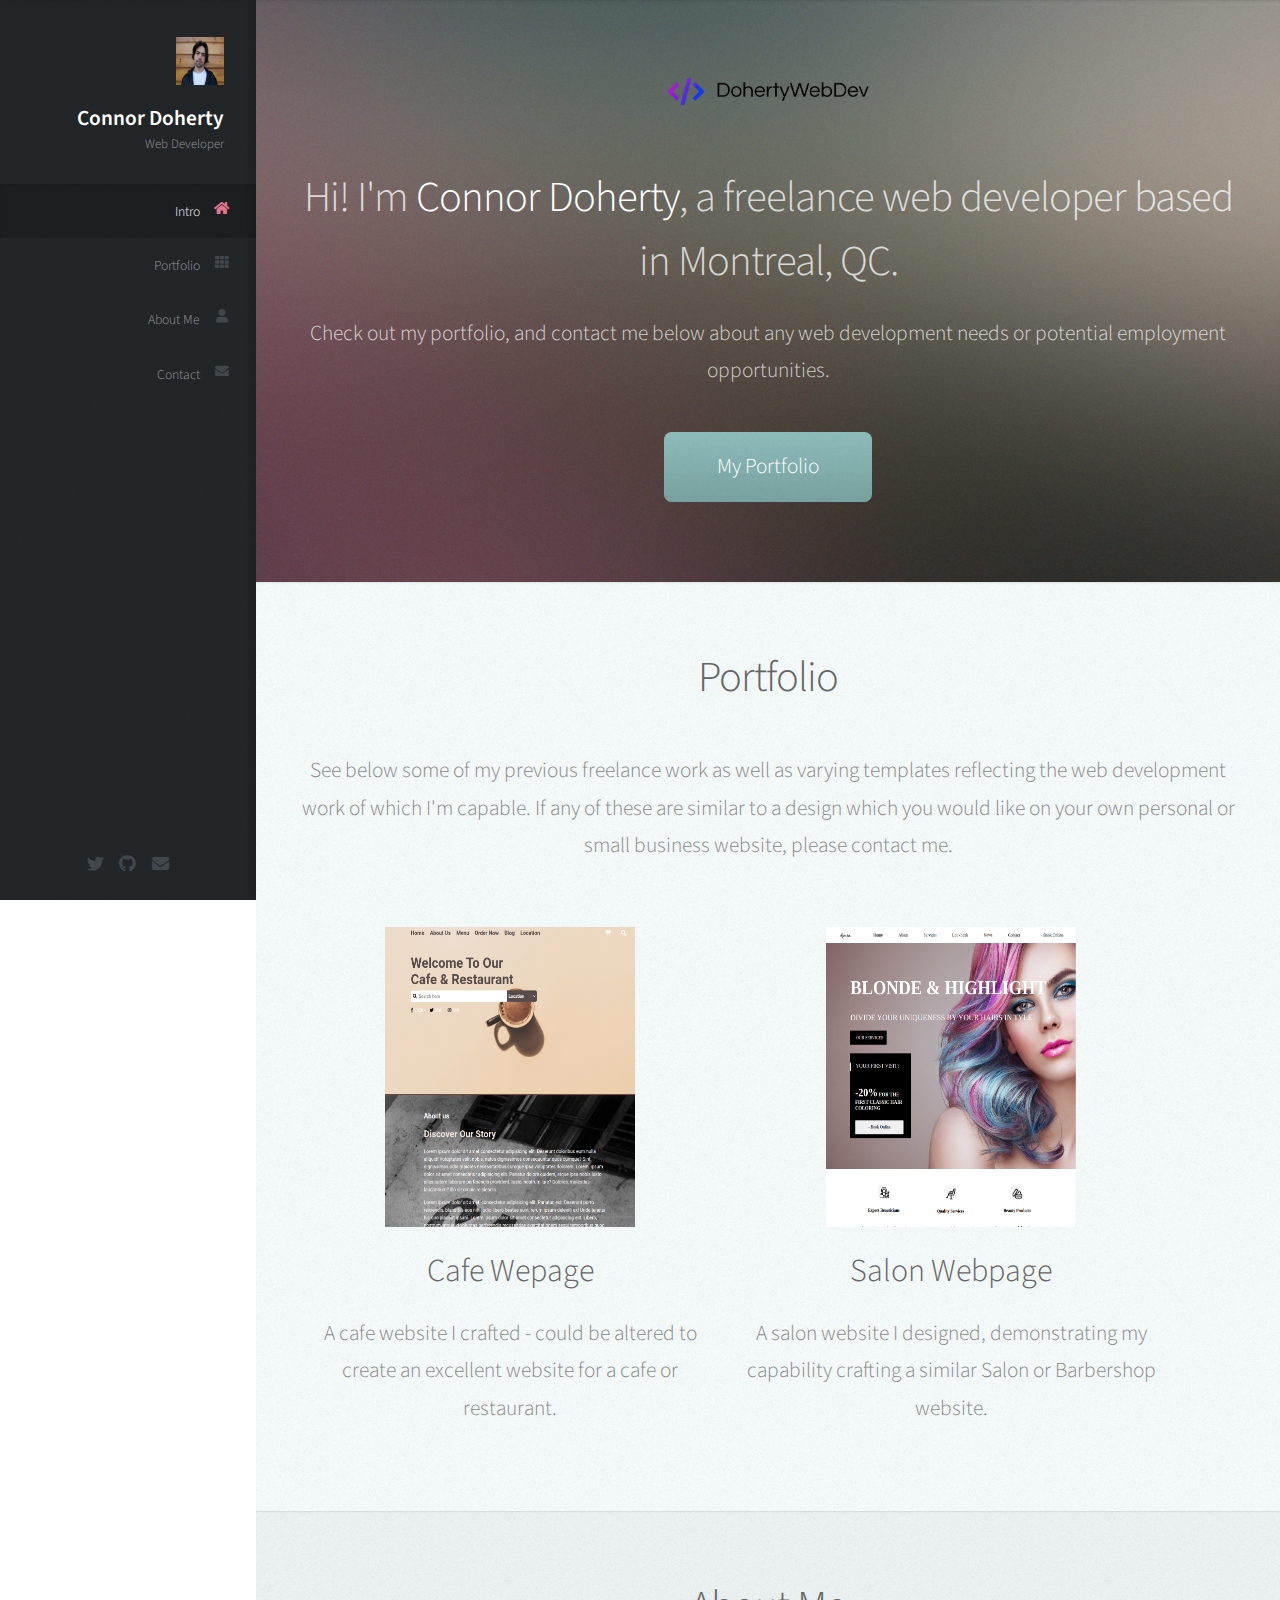
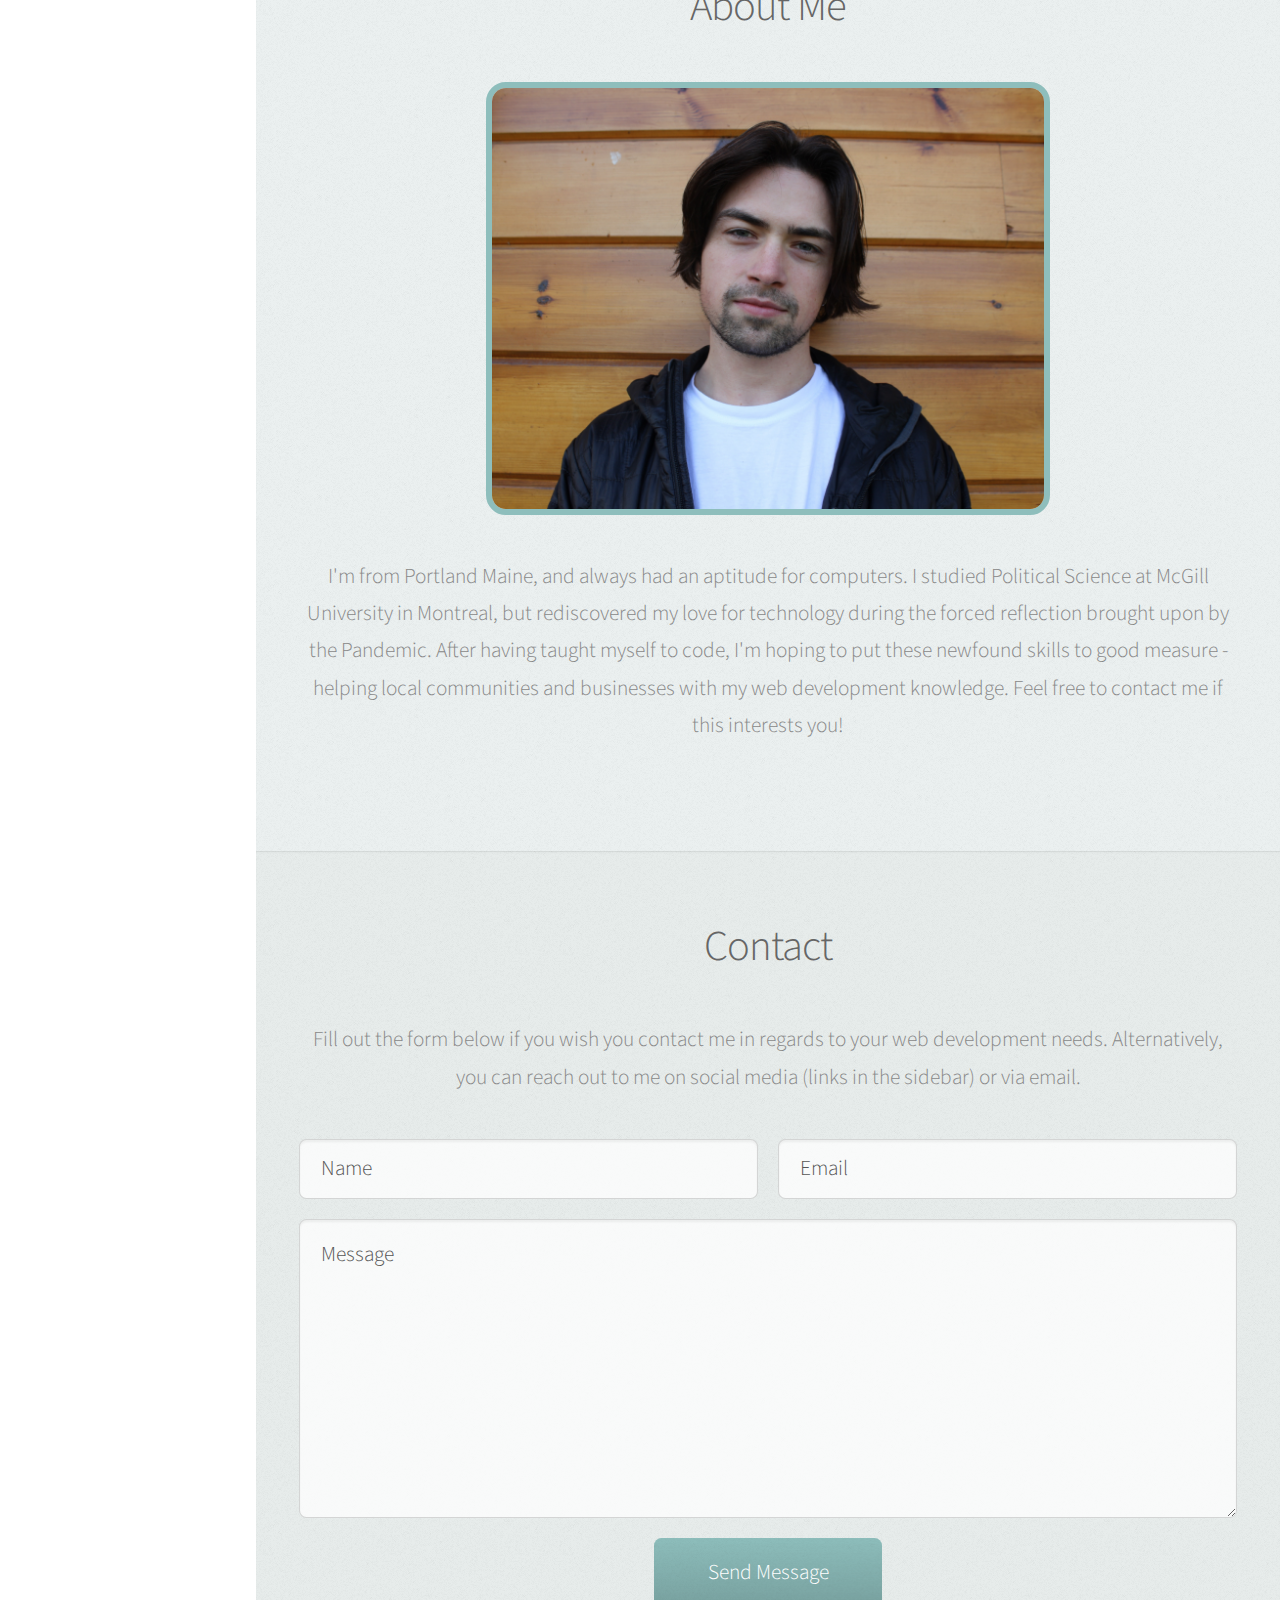
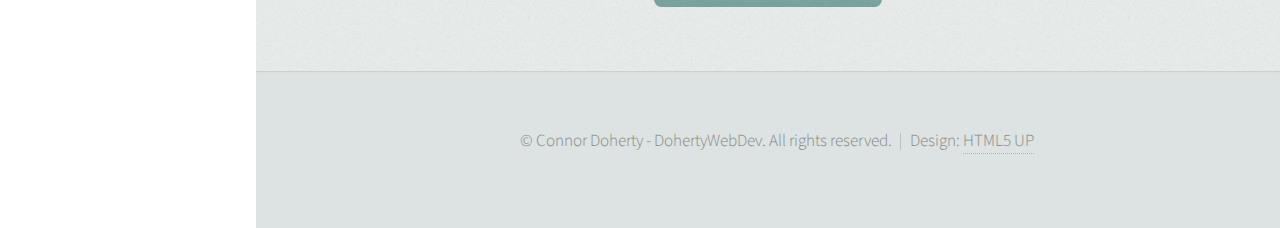
==== html5up-prologue/index.html @ baea4a2e "my portfolio" ====
<!DOCTYPE HTML>
<!--
	Prologue by HTML5 UP
	html5up.net | @ajlkn
	Free for personal and commercial use under the CCA 3.0 license (html5up.net/license)
-->
<html>
	<head>
		<title>Doherty Web Dev</title>
		<meta charset="utf-8" />
		<meta name="viewport" content="width=device-width, initial-scale=1, user-scalable=no" />
		<link rel="stylesheet" href="assets/css/main.css" />
	</head>
	<body class="is-preload">

		<!-- Header -->
			<div id="header">

				<div class="top">

					<!-- Logo -->
						<div id="logo">
							<span class="image avatar48"><img src="linkedinphoto/IMG_2018.JPG" alt="Me!"></span>
							<h1 id="title">Connor Doherty</h1>
							<p>Web Developer</p>
						</div>

					<!-- Nav -->
						<nav id="nav">
							<ul>
								<li><a href="#top" id="top-link"><span class="icon solid fa-home">Intro</span></a></li>
								<li><a href="#portfolio" id="portfolio-link"><span class="icon solid fa-th">Portfolio</span></a></li>
								<li><a href="#about" id="about-link"><span class="icon solid fa-user">About Me</span></a></li>
								<li><a href="#contact" id="contact-link"><span class="icon solid fa-envelope">Contact</span></a></li>
							</ul>
						</nav>

				</div>

				<div class="bottom">

					<!-- Social Icons -->
						<ul class="icons">
							<li><a href="https://twitter.com/ConnorDaDev" class="icon brands fa-twitter"><span class="label">Twitter</span></a></li>
							<li>
							<li><a href="https://github.com/dohboy97" class="icon brands fa-github"><span class="label">Github</span></a></li>
							<li><a href="mailto: connor.doherty97@gmail.com" class="icon solid fa-envelope"><span class="label">Email</span></a></li>
						</ul>

				</div>

			</div>

		<!-- Main -->
			<div id="main">

				<!-- Intro -->
					<section id="top" class="one dark cover">
						<div class="container">
							<img src = "images/cover.png">
							<header>
								<h2 class="alt">Hi! I'm <strong>Connor Doherty</strong>, a freelance web developer based in Montreal, QC.</h2>
								<p>Check out my portfolio, and contact me below about any web development needs or potential employment opportunities.</p>
							</header>

							<footer>
								<a href="#portfolio" class="button scrolly">My Portfolio</a>
							</footer>

						</div>
					</section>

				<!-- Portfolio -->
					<section id="portfolio" class="two">
						<div class="container">

							<header>
								<h2>Portfolio</h2>
							</header>

							<p>See below some of my previous freelance work as well as varying templates reflecting the web development work of which I'm capable. If any of these are similar to a design which you would like on your own personal or small business website, please contact me.</p>

							<div class="projects">
							
								<a href = "portfolio_examples/cuisine/index.html"><div class = "cafePreview">
									<img src = "portfolio_examples/cafePreview.png">
									<h3>Cafe Wepage</h3>
									<p>A cafe website I crafted - could be altered to create an excellent website for a cafe or restaurant.</p>
								</div>
								</a>

								<a href = "portfolio_examples/salon/index.html">
								<div class = "salonPreview">
									<img src = "portfolio_examples/salonPreview.png">
									<h3>Salon Webpage</h3>
									<p>A salon website I designed, demonstrating my capability crafting a similar Salon or Barbershop website.</p>
								</div>
								</a>

								<div class = "downeast">

								</div>
									
						</div>
					</section>

				<!-- About Me -->
					<section id="about" class="three">
						<div class="container">

							<header>
								<h2 class = 'test'>About Me</h2>
							</header>

							
							<div class='img_container'>
							<a href="#" class="image featured"><img src="linkedinphoto/IMG_2018.JPG" alt="a photo of me!" /></a>
								</div>


							<p>I'm from Portland Maine, and always had an aptitude for computers. I studied Political Science at McGill University in Montreal, but rediscovered my love for technology during the forced reflection brought upon by the Pandemic.

								After having taught myself to code, I'm hoping to put these newfound skills to good measure - helping local communities and businesses with my web development knowledge. Feel free to contact me if this interests you!
							</p>

						</div>
					</section>

				<!-- Contact -->
					<section id="contact" class="four">
						<div class="container">

							<header>
								<h2>Contact</h2>
							</header>

							<p>Fill out the form below if you wish you contact me in regards to your web development needs. Alternatively, you can reach out to me on social media (links in the sidebar) or via email.</p>

							<form method="post" action="#">
								<div class="row">
									<div class="col-6 col-12-mobile"><input type="text" name="name" placeholder="Name" /></div>
									<div class="col-6 col-12-mobile"><input type="text" name="email" placeholder="Email" /></div>
									<div class="col-12">
										<textarea name="message" placeholder="Message"></textarea>
									</div>
									<div class="col-12">
										<input type="submit" value="Send Message" />
									</div>
								</div>
							</form>

						</div>
					</section>

			</div>

		<!-- Footer -->
			<div id="footer">

				<!-- Copyright -->
					<ul class="copyright">
						<li>&copy; Connor Doherty - DohertyWebDev. All rights reserved.</li><li>Design: <a href="http://html5up.net">HTML5 UP</a></li>
					</ul>

			</div>

		<!-- Scripts -->
			<script src="assets/js/jquery.min.js"></script>
			<script src="assets/js/jquery.scrolly.min.js"></script>
			<script src="assets/js/jquery.scrollex.min.js"></script>
			<script src="assets/js/browser.min.js"></script>
			<script src="assets/js/breakpoints.min.js"></script>
			<script src="assets/js/util.js"></script>
			<script src="assets/js/main.js"></script>

	</body>
</html>
---- html5up-prologue/assets/css/main.css ----
@import url("fontawesome-all.min.css");
@import url("https://fonts.googleapis.com/css?family=Source+Sans+Pro:300,300italic,400,600");

/*
	Prologue by HTML5 UP
	html5up.net | @ajlkn
	Free for personal and commercial use under the CCA 3.0 license (html5up.net/license)
*/

html, body, div, span, applet, object,
iframe, h1, h2, h3, h4, h5, h6, p, blockquote,
pre, a, abbr, acronym, address, big, cite,
code, del, dfn, em, img, ins, kbd, q, s, samp,
small, strike, strong, sub, sup, tt, var, b,
u, i, center, dl, dt, dd, ol, ul, li, fieldset,
form, label, legend, table, caption, tbody,
tfoot, thead, tr, th, td, article, aside,
canvas, details, embed, figure, figcaption,
footer, header, hgroup, menu, nav, output, ruby,
section, summary, time, mark, audio, video {
	margin: 0;
	padding: 0;
	border: 0;
	font-size: 100%;
	font: inherit;
	vertical-align: baseline;}

article, aside, details, figcaption, figure,
footer, header, hgroup, menu, nav, section {
	display: block;}

body {
	line-height: 1;
}

ol, ul {
	list-style: none;
}

blockquote, q {
	quotes: none;
}

	blockquote:before, blockquote:after, q:before, q:after {
		content: '';
		content: none;
	}

table {
	border-collapse: collapse;
	border-spacing: 0;
}

body {
	-webkit-text-size-adjust: none;
}

mark {
	background-color: transparent;
	color: inherit;
}

input::-moz-focus-inner {
	border: 0;
	padding: 0;
}

input, select, textarea {
	-moz-appearance: none;
	-webkit-appearance: none;
	-ms-appearance: none;
	appearance: none;
}

/* Basic */

	html {
		box-sizing: border-box;
	}

	*, *:before, *:after {
		box-sizing: inherit;
	}

	body {
		background: #fff;
		font-family: 'Source Sans Pro', sans-serif;
		font-size: 19pt;
		font-weight: 300;
		line-height: 1.75em;
		color: #888;
	}

		body.is-preload *, body.is-preload *:before, body.is-preload *:after {
			-moz-animation: none !important;
			-webkit-animation: none !important;
			-ms-animation: none !important;
			animation: none !important;
			-moz-transition: none !important;
			-webkit-transition: none !important;
			-ms-transition: none !important;
			transition: none !important;
		}

	input, textarea, select {
		font-family: 'Source Sans Pro', sans-serif;
		font-size: 19pt;
		font-weight: 300;
		line-height: 1.75em;
		color: #888;
	}

	h1, h2, h3, h4, h5, h6 {
		font-weight: 300;
		color: #666;
		line-height: 1.5em;
	}

	h1 a, h2 a, h3 a, h4 a, h5 a, h6 a {
		color: inherit;
		text-decoration: none;
	}

		h1 a strong, h2 a strong, h3 a strong, h4 a strong, h5 a strong, h6 a strong {
			color: #333;
		}

	h2 {
		font-size: 2em;
		letter-spacing: -1px;
	}

		h2.alt {
			color: #888;
		}

			h2.alt strong {
				color: #666;
			}

	h3 {
		font-size: 1.5em;
	}

	header {
		margin: 0 0 2em 0;
	}

		header > p {
			margin: 1em 0 0 0;
		}

	footer {
		margin: 2em 0 0 0;
	}

	strong, b {
		font-weight: 300;
		color: #666;
	}

	em, i {
		font-style: italic;
	}

	a {
		text-decoration: none;
		color: inherit;
		border-bottom: dotted 1px rgba(128, 128, 128, 0.5);
		-moz-transition: color 0.35s ease-in-out, border-bottom-color 0.35s ease-in-out;
		-webkit-transition: color 0.35s ease-in-out, border-bottom-color 0.35s ease-in-out;
		-ms-transition: color 0.35s ease-in-out, border-bottom-color 0.35s ease-in-out;
		transition: color 0.35s ease-in-out, border-bottom-color 0.35s ease-in-out;
		outline: 0;
	}

		a:hover {
			color: #E27689;
			border-bottom-color: rgba(255, 255, 255, 0);
		}

	sub {
		position: relative;
		top: 0.5em;
		font-size: 0.8em;
	}

	sup {
		position: relative;
		top: -0.5em;
		font-size: 0.8em;
	}

	hr {
		border: 0;
		border-top: solid 1px #ddd;
	}

	blockquote {
		border-left: solid 0.5em #ddd;
		padding: 1em 0 1em 2em;
		font-style: italic;
	}

	p, ul, ol, dl, table {
		margin-bottom: 2em;
	}

	br.clear {
		clear: both;
	}

/* Container */

	.container {
		margin: 0 auto;
		max-width: 100%;
		width: 1400px;
	}

		@media screen and (min-width: 961px) and (max-width: 1880px) {

			.container {
				width: 1200px;
			}

		}

		@media screen and (min-width: 961px) and (max-width: 1620px) {

			.container {
				width: 960px;
			}

		}

		@media screen and (min-width: 961px) and (max-width: 1320px) {

			.container {
				width: 100%;
			}

		}

		@media screen and (max-width: 960px) {

			.container {
				width: 100%;
			}

		}

		@media screen and (max-width: 736px) {

			.container {
				width: 100%;
			}

		}

/* Row */

	.row {
		display: flex;
		flex-wrap: wrap;
		box-sizing: border-box;
		align-items: stretch;
	}

		.row > * {
			box-sizing: border-box;
		}

		.row.gtr-uniform > * > :last-child {
			margin-bottom: 0;
		}

		.row.aln-left {
			justify-content: flex-start;
		}

		.row.aln-center {
			justify-content: center;
		}

		.row.aln-right {
			justify-content: flex-end;
		}

		.row.aln-top {
			align-items: flex-start;
		}

		.row.aln-middle {
			align-items: center;
		}

		.row.aln-bottom {
			align-items: flex-end;
		}

		.row > .imp {
			order: -1;
		}

		.row > .col-1 {
			width: 8.33333%;
		}

		.row > .off-1 {
			margin-left: 8.33333%;
		}

		.row > .col-2 {
			width: 16.66667%;
		}

		.row > .off-2 {
			margin-left: 16.66667%;
		}

		.row > .col-3 {
			width: 25%;
		}

		.row > .off-3 {
			margin-left: 25%;
		}

		.row > .col-4 {
			width: 33.33333%;
		}

		.row > .off-4 {
			margin-left: 33.33333%;
		}

		.row > .col-5 {
			width: 41.66667%;
		}

		.row > .off-5 {
			margin-left: 41.66667%;
		}

		.row > .col-6 {
			width: 50%;
		}

		.row > .off-6 {
			margin-left: 50%;
		}

		.row > .col-7 {
			width: 58.33333%;
		}

		.row > .off-7 {
			margin-left: 58.33333%;
		}

		.row > .col-8 {
			width: 66.66667%;
		}

		.row > .off-8 {
			margin-left: 66.66667%;
		}

		.row > .col-9 {
			width: 75%;
		}

		.row > .off-9 {
			margin-left: 75%;
		}

		.row > .col-10 {
			width: 83.33333%;
		}

		.row > .off-10 {
			margin-left: 83.33333%;
		}

		.row > .col-11 {
			width: 91.66667%;
		}

		.row > .off-11 {
			margin-left: 91.66667%;
		}

		.row > .col-12 {
			width: 100%;
		}

		.row > .off-12 {
			margin-left: 100%;
		}

		.row.gtr-0 {
			margin-top: 0px;
			margin-left: 0px;
		}

			.row.gtr-0 > * {
				padding: 0px 0 0 0px;
			}

			.row.gtr-0.gtr-uniform {
				margin-top: 0px;
			}

				.row.gtr-0.gtr-uniform > * {
					padding-top: 0px;
				}

		.row.gtr-25 {
			margin-top: -10px;
			margin-left: -10px;
		}

			.row.gtr-25 > * {
				padding: 10px 0 0 10px;
			}

			.row.gtr-25.gtr-uniform {
				margin-top: -10px;
			}

				.row.gtr-25.gtr-uniform > * {
					padding-top: 10px;
				}

		.row.gtr-50 {
			margin-top: -20px;
			margin-left: -20px;
		}

			.row.gtr-50 > * {
				padding: 20px 0 0 20px;
			}

			.row.gtr-50.gtr-uniform {
				margin-top: -20px;
			}

				.row.gtr-50.gtr-uniform > * {
					padding-top: 20px;
				}

		.row {
			margin-top: -40px;
			margin-left: -40px;
		}

			.row > * {
				padding: 40px 0 0 40px;
			}

			.row.gtr-uniform {
				margin-top: -40px;
			}

				.row.gtr-uniform > * {
					padding-top: 40px;
				}

		.row.gtr-150 {
			margin-top: -60px;
			margin-left: -60px;
		}

			.row.gtr-150 > * {
				padding: 60px 0 0 60px;
			}

			.row.gtr-150.gtr-uniform {
				margin-top: -60px;
			}

				.row.gtr-150.gtr-uniform > * {
					padding-top: 60px;
				}

		.row.gtr-200 {
			margin-top: -80px;
			margin-left: -80px;
		}

			.row.gtr-200 > * {
				padding: 80px 0 0 80px;
			}

			.row.gtr-200.gtr-uniform {
				margin-top: -80px;
			}

				.row.gtr-200.gtr-uniform > * {
					padding-top: 80px;
				}

		@media screen and (min-width: 961px) and (max-width: 1880px) {

			.row {
				display: flex;
				flex-wrap: wrap;
				box-sizing: border-box;
				align-items: stretch;
			}

				.row > * {
					box-sizing: border-box;
				}

				.row.gtr-uniform > * > :last-child {
					margin-bottom: 0;
				}

				.row.aln-left {
					justify-content: flex-start;
				}

				.row.aln-center {
					justify-content: center;
				}

				.row.aln-right {
					justify-content: flex-end;
				}

				.row.aln-top {
					align-items: flex-start;
				}

				.row.aln-middle {
					align-items: center;
				}

				.row.aln-bottom {
					align-items: flex-end;
				}

				.row > .imp-wide {
					order: -1;
				}

				.row > .col-1-wide {
					width: 8.33333%;
				}

				.row > .off-1-wide {
					margin-left: 8.33333%;
				}

				.row > .col-2-wide {
					width: 16.66667%;
				}

				.row > .off-2-wide {
					margin-left: 16.66667%;
				}

				.row > .col-3-wide {
					width: 25%;
				}

				.row > .off-3-wide {
					margin-left: 25%;
				}

				.row > .col-4-wide {
					width: 33.33333%;
				}

				.row > .off-4-wide {
					margin-left: 33.33333%;
				}

				.row > .col-5-wide {
					width: 41.66667%;
				}

				.row > .off-5-wide {
					margin-left: 41.66667%;
				}

				.row > .col-6-wide {
					width: 50%;
				}

				.row > .off-6-wide {
					margin-left: 50%;
				}

				.row > .col-7-wide {
					width: 58.33333%;
				}

				.row > .off-7-wide {
					margin-left: 58.33333%;
				}

				.row > .col-8-wide {
					width: 66.66667%;
				}

				.row > .off-8-wide {
					margin-left: 66.66667%;
				}

				.row > .col-9-wide {
					width: 75%;
				}

				.row > .off-9-wide {
					margin-left: 75%;
				}

				.row > .col-10-wide {
					width: 83.33333%;
				}

				.row > .off-10-wide {
					margin-left: 83.33333%;
				}

				.row > .col-11-wide {
					width: 91.66667%;
				}

				.row > .off-11-wide {
					margin-left: 91.66667%;
				}

				.row > .col-12-wide {
					width: 100%;
				}

				.row > .off-12-wide {
					margin-left: 100%;
				}

				.row.gtr-0 {
					margin-top: 0px;
					margin-left: 0px;
				}

					.row.gtr-0 > * {
						padding: 0px 0 0 0px;
					}

					.row.gtr-0.gtr-uniform {
						margin-top: 0px;
					}

						.row.gtr-0.gtr-uniform > * {
							padding-top: 0px;
						}

				.row.gtr-25 {
					margin-top: -10px;
					margin-left: -10px;
				}

					.row.gtr-25 > * {
						padding: 10px 0 0 10px;
					}

					.row.gtr-25.gtr-uniform {
						margin-top: -10px;
					}

						.row.gtr-25.gtr-uniform > * {
							padding-top: 10px;
						}

				.row.gtr-50 {
					margin-top: -20px;
					margin-left: -20px;
				}

					.row.gtr-50 > * {
						padding: 20px 0 0 20px;
					}

					.row.gtr-50.gtr-uniform {
						margin-top: -20px;
					}

						.row.gtr-50.gtr-uniform > * {
							padding-top: 20px;
						}

				.row {
					margin-top: -40px;
					margin-left: -40px;
				}

					.row > * {
						padding: 40px 0 0 40px;
					}

					.row.gtr-uniform {
						margin-top: -40px;
					}

						.row.gtr-uniform > * {
							padding-top: 40px;
						}

				.row.gtr-150 {
					margin-top: -60px;
					margin-left: -60px;
				}

					.row.gtr-150 > * {
						padding: 60px 0 0 60px;
					}

					.row.gtr-150.gtr-uniform {
						margin-top: -60px;
					}

						.row.gtr-150.gtr-uniform > * {
							padding-top: 60px;
						}

				.row.gtr-200 {
					margin-top: -80px;
					margin-left: -80px;
				}

					.row.gtr-200 > * {
						padding: 80px 0 0 80px;
					}

					.row.gtr-200.gtr-uniform {
						margin-top: -80px;
					}

						.row.gtr-200.gtr-uniform > * {
							padding-top: 80px;
						}

		}

		@media screen and (min-width: 961px) and (max-width: 1620px) {

			.row {
				display: flex;
				flex-wrap: wrap;
				box-sizing: border-box;
				align-items: stretch;
			}

				.row > * {
					box-sizing: border-box;
				}

				.row.gtr-uniform > * > :last-child {
					margin-bottom: 0;
				}

				.row.aln-left {
					justify-content: flex-start;
				}

				.row.aln-center {
					justify-content: center;
				}

				.row.aln-right {
					justify-content: flex-end;
				}

				.row.aln-top {
					align-items: flex-start;
				}

				.row.aln-middle {
					align-items: center;
				}

				.row.aln-bottom {
					align-items: flex-end;
				}

				.row > .imp-normal {
					order: -1;
				}

				.row > .col-1-normal {
					width: 8.33333%;
				}

				.row > .off-1-normal {
					margin-left: 8.33333%;
				}

				.row > .col-2-normal {
					width: 16.66667%;
				}

				.row > .off-2-normal {
					margin-left: 16.66667%;
				}

				.row > .col-3-normal {
					width: 25%;
				}

				.row > .off-3-normal {
					margin-left: 25%;
				}

				.row > .col-4-normal {
					width: 33.33333%;
				}

				.row > .off-4-normal {
					margin-left: 33.33333%;
				}

				.row > .col-5-normal {
					width: 41.66667%;
				}

				.row > .off-5-normal {
					margin-left: 41.66667%;
				}

				.row > .col-6-normal {
					width: 50%;
				}

				.row > .off-6-normal {
					margin-left: 50%;
				}

				.row > .col-7-normal {
					width: 58.33333%;
				}

				.row > .off-7-normal {
					margin-left: 58.33333%;
				}

				.row > .col-8-normal {
					width: 66.66667%;
				}

				.row > .off-8-normal {
					margin-left: 66.66667%;
				}

				.row > .col-9-normal {
					width: 75%;
				}

				.row > .off-9-normal {
					margin-left: 75%;
				}

				.row > .col-10-normal {
					width: 83.33333%;
				}

				.row > .off-10-normal {
					margin-left: 83.33333%;
				}

				.row > .col-11-normal {
					width: 91.66667%;
				}

				.row > .off-11-normal {
					margin-left: 91.66667%;
				}

				.row > .col-12-normal {
					width: 100%;
				}

				.row > .off-12-normal {
					margin-left: 100%;
				}

				.row.gtr-0 {
					margin-top: 0px;
					margin-left: 0px;
				}

					.row.gtr-0 > * {
						padding: 0px 0 0 0px;
					}

					.row.gtr-0.gtr-uniform {
						margin-top: 0px;
					}

						.row.gtr-0.gtr-uniform > * {
							padding-top: 0px;
						}

				.row.gtr-25 {
					margin-top: -10px;
					margin-left: -10px;
				}

					.row.gtr-25 > * {
						padding: 10px 0 0 10px;
					}

					.row.gtr-25.gtr-uniform {
						margin-top: -10px;
					}

						.row.gtr-25.gtr-uniform > * {
							padding-top: 10px;
						}

				.row.gtr-50 {
					margin-top: -20px;
					margin-left: -20px;
				}

					.row.gtr-50 > * {
						padding: 20px 0 0 20px;
					}

					.row.gtr-50.gtr-uniform {
						margin-top: -20px;
					}

						.row.gtr-50.gtr-uniform > * {
							padding-top: 20px;
						}

				.row {
					margin-top: -40px;
					margin-left: -40px;
				}

					.row > * {
						padding: 40px 0 0 40px;
					}

					.row.gtr-uniform {
						margin-top: -40px;
					}

						.row.gtr-uniform > * {
							padding-top: 40px;
						}

				.row.gtr-150 {
					margin-top: -60px;
					margin-left: -60px;
				}

					.row.gtr-150 > * {
						padding: 60px 0 0 60px;
					}

					.row.gtr-150.gtr-uniform {
						margin-top: -60px;
					}

						.row.gtr-150.gtr-uniform > * {
							padding-top: 60px;
						}

				.row.gtr-200 {
					margin-top: -80px;
					margin-left: -80px;
				}

					.row.gtr-200 > * {
						padding: 80px 0 0 80px;
					}

					.row.gtr-200.gtr-uniform {
						margin-top: -80px;
					}

						.row.gtr-200.gtr-uniform > * {
							padding-top: 80px;
						}

		}

		@media screen and (min-width: 961px) and (max-width: 1320px) {

			.row {
				display: flex;
				flex-wrap: wrap;
				box-sizing: border-box;
				align-items: stretch;
			}

				.row > * {
					box-sizing: border-box;
				}

				.row.gtr-uniform > * > :last-child {
					margin-bottom: 0;
				}

				.row.aln-left {
					justify-content: flex-start;
				}

				.row.aln-center {
					justify-content: center;
				}

				.row.aln-right {
					justify-content: flex-end;
				}

				.row.aln-top {
					align-items: flex-start;
				}

				.row.aln-middle {
					align-items: center;
				}

				.row.aln-bottom {
					align-items: flex-end;
				}

				.row > .imp-narrow {
					order: -1;
				}

				.row > .col-1-narrow {
					width: 8.33333%;
				}

				.row > .off-1-narrow {
					margin-left: 8.33333%;
				}

				.row > .col-2-narrow {
					width: 16.66667%;
				}

				.row > .off-2-narrow {
					margin-left: 16.66667%;
				}

				.row > .col-3-narrow {
					width: 25%;
				}

				.row > .off-3-narrow {
					margin-left: 25%;
				}

				.row > .col-4-narrow {
					width: 33.33333%;
				}

				.row > .off-4-narrow {
					margin-left: 33.33333%;
				}

				.row > .col-5-narrow {
					width: 41.66667%;
				}

				.row > .off-5-narrow {
					margin-left: 41.66667%;
				}

				.row > .col-6-narrow {
					width: 50%;
				}

				.row > .off-6-narrow {
					margin-left: 50%;
				}

				.row > .col-7-narrow {
					width: 58.33333%;
				}

				.row > .off-7-narrow {
					margin-left: 58.33333%;
				}

				.row > .col-8-narrow {
					width: 66.66667%;
				}

				.row > .off-8-narrow {
					margin-left: 66.66667%;
				}

				.row > .col-9-narrow {
					width: 75%;
				}

				.row > .off-9-narrow {
					margin-left: 75%;
				}

				.row > .col-10-narrow {
					width: 83.33333%;
				}

				.row > .off-10-narrow {
					margin-left: 83.33333%;
				}

				.row > .col-11-narrow {
					width: 91.66667%;
				}

				.row > .off-11-narrow {
					margin-left: 91.66667%;
				}

				.row > .col-12-narrow {
					width: 100%;
				}

				.row > .off-12-narrow {
					margin-left: 100%;
				}

				.row.gtr-0 {
					margin-top: 0px;
					margin-left: 0px;
				}

					.row.gtr-0 > * {
						padding: 0px 0 0 0px;
					}

					.row.gtr-0.gtr-uniform {
						margin-top: 0px;
					}

						.row.gtr-0.gtr-uniform > * {
							padding-top: 0px;
						}

				.row.gtr-25 {
					margin-top: -5px;
					margin-left: -5px;
				}

					.row.gtr-25 > * {
						padding: 5px 0 0 5px;
					}

					.row.gtr-25.gtr-uniform {
						margin-top: -5px;
					}

						.row.gtr-25.gtr-uniform > * {
							padding-top: 5px;
						}

				.row.gtr-50 {
					margin-top: -10px;
					margin-left: -10px;
				}

					.row.gtr-50 > * {
						padding: 10px 0 0 10px;
					}

					.row.gtr-50.gtr-uniform {
						margin-top: -10px;
					}

						.row.gtr-50.gtr-uniform > * {
							padding-top: 10px;
						}

				.row {
					margin-top: -20px;
					margin-left: -20px;
				}

					.row > * {
						padding: 20px 0 0 20px;
					}

					.row.gtr-uniform {
						margin-top: -20px;
					}

						.row.gtr-uniform > * {
							padding-top: 20px;
						}

				.row.gtr-150 {
					margin-top: -30px;
					margin-left: -30px;
				}

					.row.gtr-150 > * {
						padding: 30px 0 0 30px;
					}

					.row.gtr-150.gtr-uniform {
						margin-top: -30px;
					}

						.row.gtr-150.gtr-uniform > * {
							padding-top: 30px;
						}

				.row.gtr-200 {
					margin-top: -40px;
					margin-left: -40px;
				}

					.row.gtr-200 > * {
						padding: 40px 0 0 40px;
					}

					.row.gtr-200.gtr-uniform {
						margin-top: -40px;
					}

						.row.gtr-200.gtr-uniform > * {
							padding-top: 40px;
						}

		}

		@media screen and (max-width: 960px) {

			.row {
				display: flex;
				flex-wrap: wrap;
				box-sizing: border-box;
				align-items: stretch;
			}

				.row > * {
					box-sizing: border-box;
				}

				.row.gtr-uniform > * > :last-child {
					margin-bottom: 0;
				}

				.row.aln-left {
					justify-content: flex-start;
				}

				.row.aln-center {
					justify-content: center;
				}

				.row.aln-right {
					justify-content: flex-end;
				}

				.row.aln-top {
					align-items: flex-start;
				}

				.row.aln-middle {
					align-items: center;
				}

				.row.aln-bottom {
					align-items: flex-end;
				}

				.row > .imp-narrower {
					order: -1;
				}

				.row > .col-1-narrower {
					width: 8.33333%;
				}

				.row > .off-1-narrower {
					margin-left: 8.33333%;
				}

				.row > .col-2-narrower {
					width: 16.66667%;
				}

				.row > .off-2-narrower {
					margin-left: 16.66667%;
				}

				.row > .col-3-narrower {
					width: 25%;
				}

				.row > .off-3-narrower {
					margin-left: 25%;
				}

				.row > .col-4-narrower {
					width: 33.33333%;
				}

				.row > .off-4-narrower {
					margin-left: 33.33333%;
				}

				.row > .col-5-narrower {
					width: 41.66667%;
				}

				.row > .off-5-narrower {
					margin-left: 41.66667%;
				}

				.row > .col-6-narrower {
					width: 50%;
				}

				.row > .off-6-narrower {
					margin-left: 50%;
				}

				.row > .col-7-narrower {
					width: 58.33333%;
				}

				.row > .off-7-narrower {
					margin-left: 58.33333%;
				}

				.row > .col-8-narrower {
					width: 66.66667%;
				}

				.row > .off-8-narrower {
					margin-left: 66.66667%;
				}

				.row > .col-9-narrower {
					width: 75%;
				}

				.row > .off-9-narrower {
					margin-left: 75%;
				}

				.row > .col-10-narrower {
					width: 83.33333%;
				}

				.row > .off-10-narrower {
					margin-left: 83.33333%;
				}

				.row > .col-11-narrower {
					width: 91.66667%;
				}

				.row > .off-11-narrower {
					margin-left: 91.66667%;
				}

				.row > .col-12-narrower {
					width: 100%;
				}

				.row > .off-12-narrower {
					margin-left: 100%;
				}

				.row.gtr-0 {
					margin-top: 0px;
					margin-left: 0px;
				}

					.row.gtr-0 > * {
						padding: 0px 0 0 0px;
					}

					.row.gtr-0.gtr-uniform {
						margin-top: 0px;
					}

						.row.gtr-0.gtr-uniform > * {
							padding-top: 0px;
						}

				.row.gtr-25 {
					margin-top: -5px;
					margin-left: -5px;
				}

					.row.gtr-25 > * {
						padding: 5px 0 0 5px;
					}

					.row.gtr-25.gtr-uniform {
						margin-top: -5px;
					}

						.row.gtr-25.gtr-uniform > * {
							padding-top: 5px;
						}

				.row.gtr-50 {
					margin-top: -10px;
					margin-left: -10px;
				}

					.row.gtr-50 > * {
						padding: 10px 0 0 10px;
					}

					.row.gtr-50.gtr-uniform {
						margin-top: -10px;
					}

						.row.gtr-50.gtr-uniform > * {
							padding-top: 10px;
						}

				.row {
					margin-top: -20px;
					margin-left: -20px;
				}

					.row > * {
						padding: 20px 0 0 20px;
					}

					.row.gtr-uniform {
						margin-top: -20px;
					}

						.row.gtr-uniform > * {
							padding-top: 20px;
						}

				.row.gtr-150 {
					margin-top: -30px;
					margin-left: -30px;
				}

					.row.gtr-150 > * {
						padding: 30px 0 0 30px;
					}

					.row.gtr-150.gtr-uniform {
						margin-top: -30px;
					}

						.row.gtr-150.gtr-uniform > * {
							padding-top: 30px;
						}

				.row.gtr-200 {
					margin-top: -40px;
					margin-left: -40px;
				}

					.row.gtr-200 > * {
						padding: 40px 0 0 40px;
					}

					.row.gtr-200.gtr-uniform {
						margin-top: -40px;
					}

						.row.gtr-200.gtr-uniform > * {
							padding-top: 40px;
						}

		}

		@media screen and (max-width: 736px) {

			.row {
				display: flex;
				flex-wrap: wrap;
				box-sizing: border-box;
				align-items: stretch;
			}

				.row > * {
					box-sizing: border-box;
				}

				.row.gtr-uniform > * > :last-child {
					margin-bottom: 0;
				}

				.row.aln-left {
					justify-content: flex-start;
				}

				.row.aln-center {
					justify-content: center;
				}

				.row.aln-right {
					justify-content: flex-end;
				}

				.row.aln-top {
					align-items: flex-start;
				}

				.row.aln-middle {
					align-items: center;
				}

				.row.aln-bottom {
					align-items: flex-end;
				}

				.row > .imp-mobile {
					order: -1;
				}

				.row > .col-1-mobile {
					width: 8.33333%;
				}

				.row > .off-1-mobile {
					margin-left: 8.33333%;
				}

				.row > .col-2-mobile {
					width: 16.66667%;
				}

				.row > .off-2-mobile {
					margin-left: 16.66667%;
				}

				.row > .col-3-mobile {
					width: 25%;
				}

				.row > .off-3-mobile {
					margin-left: 25%;
				}

				.row > .col-4-mobile {
					width: 33.33333%;
				}

				.row > .off-4-mobile {
					margin-left: 33.33333%;
				}

				.row > .col-5-mobile {
					width: 41.66667%;
				}

				.row > .off-5-mobile {
					margin-left: 41.66667%;
				}

				.row > .col-6-mobile {
					width: 50%;
				}

				.row > .off-6-mobile {
					margin-left: 50%;
				}

				.row > .col-7-mobile {
					width: 58.33333%;
				}

				.row > .off-7-mobile {
					margin-left: 58.33333%;
				}

				.row > .col-8-mobile {
					width: 66.66667%;
				}

				.row > .off-8-mobile {
					margin-left: 66.66667%;
				}

				.row > .col-9-mobile {
					width: 75%;
				}

				.row > .off-9-mobile {
					margin-left: 75%;
				}

				.row > .col-10-mobile {
					width: 83.33333%;
				}

				.row > .off-10-mobile {
					margin-left: 83.33333%;
				}

				.row > .col-11-mobile {
					width: 91.66667%;
				}

				.row > .off-11-mobile {
					margin-left: 91.66667%;
				}

				.row > .col-12-mobile {
					width: 100%;
				}

				.row > .off-12-mobile {
					margin-left: 100%;
				}

				.row.gtr-0 {
					margin-top: 0px;
					margin-left: 0px;
				}

					.row.gtr-0 > * {
						padding: 0px 0 0 0px;
					}

					.row.gtr-0.gtr-uniform {
						margin-top: 0px;
					}

						.row.gtr-0.gtr-uniform > * {
							padding-top: 0px;
						}

				.row.gtr-25 {
					margin-top: -5px;
					margin-left: -5px;
				}

					.row.gtr-25 > * {
						padding: 5px 0 0 5px;
					}

					.row.gtr-25.gtr-uniform {
						margin-top: -5px;
					}

						.row.gtr-25.gtr-uniform > * {
							padding-top: 5px;
						}

				.row.gtr-50 {
					margin-top: -10px;
					margin-left: -10px;
				}

					.row.gtr-50 > * {
						padding: 10px 0 0 10px;
					}

					.row.gtr-50.gtr-uniform {
						margin-top: -10px;
					}

						.row.gtr-50.gtr-uniform > * {
							padding-top: 10px;
						}

				.row {
					margin-top: -20px;
					margin-left: -20px;
				}

					.row > * {
						padding: 20px 0 0 20px;
					}

					.row.gtr-uniform {
						margin-top: -20px;
					}

						.row.gtr-uniform > * {
							padding-top: 20px;
						}

				.row.gtr-150 {
					margin-top: -30px;
					margin-left: -30px;
				}

					.row.gtr-150 > * {
						padding: 30px 0 0 30px;
					}

					.row.gtr-150.gtr-uniform {
						margin-top: -30px;
					}

						.row.gtr-150.gtr-uniform > * {
							padding-top: 30px;
						}

				.row.gtr-200 {
					margin-top: -40px;
					margin-left: -40px;
				}

					.row.gtr-200 > * {
						padding: 40px 0 0 40px;
					}

					.row.gtr-200.gtr-uniform {
						margin-top: -40px;
					}

						.row.gtr-200.gtr-uniform > * {
							padding-top: 40px;
						}

		}

/* Sections/Article */

	section, article {
		margin-bottom: 3em;
	}

		section > :last-child,
		section > .container, section:last-child, article > :last-child,
		article > .container, article:last-child {
			margin-bottom: 0;
		}

		.row > section, .row > article {
			margin-bottom: 0;
		}

/* Image */

	.image {
		display: inline-block;
		border: 0;
	}

		.image img {
			display: block;
			width: 100%;
		}

		.image.avatar48 {
			width: 48px;
			height: 48px;
			background: #f00;
		}

			.image.avatar48 img {
				width: 48px;
				height: 48px;
			}

		.image.fit {
			display: block;
			width: 100%;
		}

		.image.featured {
			display: block;
			width: 100%;
			margin: 0 0 2em 0;
		}

		.image.left {
			float: left;
			margin: 0 2em 2em 0;
		}

		.image.centered {
			display: block;
			margin: 0 0 2em 0;
		}

			.image.centered img {
				margin: 0 auto;
				width: auto;
			}

/* List */

	ul {
		list-style: disc;
		padding-left: 1em;
	}

		ul li {
			padding-left: 0.5em;
		}

	ol {
		list-style: decimal;
		padding-left: 1.25em;
	}

		ol li {
			padding-left: 0.25em;
		}

/* Icons */

	ul.icons {
		cursor: default;
		list-style: none;
		padding-left: 0;
	}

		ul.icons li {
			display: inline-block;
			padding-left: 0;
		}

		ul.icons a {
			display: inline-block;
			width: 2em;
			height: 2em;
			line-height: 2em;
			text-align: center;
			border: 0;
		}

/* Form */

	form label {
		display: block;
		text-align: left;
		margin-bottom: 0.5em;
	}

	form input[type="text"],
	form input[type="email"],
	form input[type="password"],
	form select,
	form textarea {
		position: relative;
		-webkit-appearance: none;
		display: block;
		border: 0;
		outline: 0;
		background: #fff;
		background: rgba(255, 255, 255, 0.75);
		width: 100%;
		border-radius: 0.35em;
		padding: 0.75em 1em 0.75em 1em;
		box-shadow: inset 0 0.1em 0.1em 0 rgba(0, 0, 0, 0.05);
		border: solid 1px rgba(0, 0, 0, 0.15);
		-moz-transition: all 0.35s ease-in-out;
		-webkit-transition: all 0.35s ease-in-out;
		-ms-transition: all 0.35s ease-in-out;
		transition: all 0.35s ease-in-out;
	}

		form input[type="text"]:focus,
		form input[type="email"]:focus,
		form input[type="password"]:focus,
		form select:focus,
		form textarea:focus {
			box-shadow: 0 0 2px 1px #8ebebc;
			background: #fff;
		}

	form input[type="text"],
	form input[type="email"],
	form input[type="password"],
	form select {
		line-height: 1.25em;
	}

	form textarea {
		min-height: 14em;
	}

	form ::-webkit-input-placeholder {
		color: #555 !important;
	}

	form :-moz-placeholder {
		color: #555 !important;
	}

	form ::-moz-placeholder {
		color: #555 !important;
	}

	form :-ms-input-placeholder {
		color: #555 !important;
	}

	form ::-moz-focus-inner {
		border: 0;
	}

/* Table */

	table {
		width: 100%;
		text-align: left;
	}

		table tbody tr:nth-child(2n+2) {
			background: #f4f4f4;
		}

		table td {
			padding: 0.5em 1em 0.5em 1em;
		}

		table th {
			text-align: left;
			padding: 0.5em 1em 0.5em 1em;
			color: #fff;
			background: #222729 url("images/overlay.png");
		}

		table thead {
			background: #444;
			color: #fff;
		}

		table tfoot {
			background: #eee;
		}

/* Button */

	input[type="button"],
	input[type="submit"],
	input[type="reset"],
	button,
	.button {
		position: relative;
		display: inline-block;
		border-radius: 0.35em;
		color: #fff !important;
		text-decoration: none;
		padding: 0.75em 2.5em 0.75em 2.5em;
		background-color: #8ebebc;
		border: 0;
		cursor: pointer;
		background-image: -moz-linear-gradient(top, rgba(0, 0, 0, 0), rgba(0, 0, 0, 0.15)), url("images/overlay.png");
		background-image: -webkit-linear-gradient(top, rgba(0, 0, 0, 0), rgba(0, 0, 0, 0.15)), url("images/overlay.png");
		background-image: -ms-linear-gradient(top, rgba(0, 0, 0, 0), rgba(0, 0, 0, 0.15)), url("images/overlay.png");
		background-image: linear-gradient(top, rgba(0, 0, 0, 0), rgba(0, 0, 0, 0.15)), url("images/overlay.png");
		-moz-transition: background-color 0.35s ease-in-out;
		-webkit-transition: background-color 0.35s ease-in-out;
		-ms-transition: background-color 0.35s ease-in-out;
		transition: background-color 0.35s ease-in-out;
	}

		input[type="button"]:hover,
		input[type="submit"]:hover,
		input[type="reset"]:hover,
		button:hover,
		.button:hover {
			background-color: #9ececc;
		}

		input[type="button"]:active,
		input[type="submit"]:active,
		input[type="reset"]:active,
		button:active,
		.button:active {
			background-color: #7eaeac;
		}

/* Item */

	.item {
		box-shadow: 0 0.05em 0.15em 0 rgba(0, 0, 0, 0.05);
		margin-bottom: 40px;
	}

		.item header {
			background: #fff;
			margin: 0;
			padding: 1em 0 1em 0;
			font-size: 0.8em;
		}

			.item header h3 {
				font-size: 1em;
			}

/* Icons */

	.icon {
		text-decoration: none;
		text-decoration: none;
	}

		.icon:before {
			-moz-osx-font-smoothing: grayscale;
			-webkit-font-smoothing: antialiased;
			display: inline-block;
			font-style: normal;
			font-variant: normal;
			text-rendering: auto;
			line-height: 1;
			text-transform: none !important;
			font-family: 'Font Awesome 5 Free';
			font-weight: 400;
		}

		.icon:before {
			line-height: inherit;
		}

		.icon > .label {
			display: none;
		}

		.icon.solid:before {
			font-weight: 900;
		}

		.icon.brands:before {
			font-family: 'Font Awesome 5 Brands';
		}

/* Header */

	#header {
		display: -moz-flex;
		display: -webkit-flex;
		display: -ms-flex;
		display: flex;
		-moz-flex-direction: column;
		-webkit-flex-direction: column;
		-ms-flex-direction: column;
		flex-direction: column;
		-moz-justify-content: space-between;
		-webkit-justify-content: space-between;
		-ms-justify-content: space-between;
		justify-content: space-between;
		background: #222629 url("images/overlay.png");
		box-shadow: inset -0.25em 0 0.25em 0 rgba(0, 0, 0, 0.1);
		color: #fff;
		height: 100%;
		left: 0;
		overflow-y: auto;
		position: fixed;
		text-align: right;
		top: 0;
		width: 375px;
	}

		#header .top {
			-moz-flex-grow: 1;
			-webkit-flex-grow: 1;
			-ms-flex-grow: 1;
			flex-grow: 1;
		}

		#header .bottom {
			-moz-flex-shrink: 0;
			-webkit-flex-shrink: 0;
			-ms-flex-shrink: 0;
			flex-shrink: 0;
			padding: 1.5em 0 0.75em 0;
		}

			#header .bottom > :last-child {
				margin-bottom: 0;
			}

		#header .icons {
			font-size: 0.8em;
			text-align: center;
		}

			#header .icons a {
				color: #41484c;
				-moz-transition: color 0.35s ease-in-out;
				-webkit-transition: color 0.35s ease-in-out;
				-ms-transition: color 0.35s ease-in-out;
				transition: color 0.35s ease-in-out;
			}

				#header .icons a:hover {
					color: #fff;
				}

	#logo {
		position: relative;
		margin: 1.75em 1.5em 1.5em 1.5em;
		min-height: 48px;
		cursor: default;
	}

		#logo h1 {
			position: relative;
			color: #fff;
			font-weight: 600;
			font-size: 1em;
			line-height: 1em;
		}

		#logo p {
			position: relative;
			display: block;
			font-size: 0.6em;
			color: rgba(255, 255, 255, 0.5);
			line-height: 1.25em;
			margin: 0.5em 0 0 0;
		}

		#logo .image {
			position: absolute;
			left: 0;
			top: 0;
		}

	#nav ul {
		list-style: none;
		padding-left: 0;
		margin-bottom: 0;
	}

		#nav ul li {
			padding-left: 0;
		}

			#nav ul li a {
				display: block;
				padding: 0.5em 1.5em 0.5em 1.5em;
				color: rgba(255, 255, 255, 0.5);
				text-decoration: none;
				outline: 0;
				border: 0;
				-moz-transition: none;
				-webkit-transition: none;
				-ms-transition: none;
				transition: none;
			}

				#nav ul li a span {
					position: relative;
					display: block;
					font-size: 0.8em;
				}

					#nav ul li a span:before {
						position: absolute;
						left: 0;
						color: #41484c;
						text-align: center;
						width: 1.25em;
						line-height: 1.75em;
					}

				#nav ul li a.active {
					background: rgba(0, 0, 0, 0.15);
					box-shadow: inset 0 0 0.25em 0 rgba(0, 0, 0, 0.125);
					color: #fff;
				}

					#nav ul li a.active span:before {
						color: #e27689;
					}

/* Footer */

	#footer {
		margin-left: 375px;
		text-align: center;
		background-color: #dce3e2;
		padding: 3em 0 4em 0;
		box-shadow: inset 0 1px 0 0 rgba(0, 0, 0, 0.05), inset 0 0.1em 0.1em 0 rgba(0, 0, 0, 0.025);
		font-size: 0.8em;
	}

		#footer .copyright {
			cursor: default;
			margin: 0;
		}

			#footer .copyright li {
				display: inline-block;
				line-height: 1em;
				border-left: solid 1px rgba(128, 128, 128, 0.35);
				padding: 0 0 0 0.5em;
				margin: 0 0 0 0.5em;
			}

				#footer .copyright li:first-child {
					border-left: 0;
					padding-left: 0;
					margin-left: 0;
				}

/* Main */

	#main {
		margin-left: 375px;
	}

		#main > section {
			margin: 0;
			overflow: hidden;
			padding: 4em 0;
			box-shadow: inset 0 1px 0 0 rgba(0, 0, 0, 0.05), inset 0 0.1em 0.1em 0 rgba(0, 0, 0, 0.025);
			text-align: center;
			background-image: url("images/overlay.png");
		}

			#main > section.dark {
				color: #ddd;
				color: rgba(255, 255, 255, 0.75);
			}

				#main > section.dark h2, #main > section.dark h3, #main > section.dark h4, #main > section.dark h5, #main > section.dark h6 {
					color: inherit;
				}

				#main > section.dark strong {
					color: #fff;
					border-color: inherit;
				}

				#main > section.dark a {
					color: #fff;
					border-color: inherit;
				}

					#main > section.dark a:hover {
						border-bottom-color: rgba(255, 255, 255, 0);
					}

			#main > section.cover {
				padding: 10em 0;
				background-size: cover;
				background-position: center center;
			}

			#main > section.one {
				background-color: #81918E;
				background-image: url("../../images/banner.jpg");
			}

			#main > section.two {
				background-color: #f5fafa;
			}

			#main > section.three {
				background-color: #ecf1f1;
			}

			#main > section.four {
				background-color: #e8edec;
			}

/* Wide */

	@media screen and (min-width: 961px) and (max-width: 1880px) {

		/* Basic */

			body, input, textarea, select {
				font-size: 17pt;
			}

		/* Header */

			#header {
				width: 300px;
			}

		/* Footer */

			#footer {
				margin-left: 300px;
			}

		/* Main */

			#main {
				margin-left: 300px;
			}

	}

/* Normal */

	@media screen and (min-width: 961px) and (max-width: 1620px) {

		/* Main */

			#main > section {
				padding: 3em 0;
			}

			#main section.cover {
				padding: 5em 0;
			}

	}

/* Narrow */

	@media screen and (min-width: 961px) and (max-width: 1320px) {

		/* Basic */

			body, input, textarea, select {
				font-size: 16pt;
			}

			.container {
				padding: 0 2em 0 2em;
			}

		/* Icons */

			ul.icons li a {
				width: 1.75em;
			}

		/* Item */

			.item {
				margin-bottom: 20px;
			}

		/* Header */

			#header {
				width: 20%;
			}

			#logo .image {
				position: relative;
				margin: 0 0 0.5em 0;
			}

			#nav ul li a {
				font-size: 0.8em;
				padding-top: 0.5em;
				padding-bottom: 0.5em;
			}

				#nav ul li a span {
					padding-right: 2.25em;
				}

					#nav ul li a span:before {
						left: 100%;
						margin-left: -1.25em;
						line-height: 2.25em;
					}

		/* Footer */

			#footer {
				margin-left: 20%;
			}

		/* Main */

			#main {
				margin-left: 20%;
			}

	}

/* Narrower */

	#headerToggle {
		display: none;
	}

	@media screen and (max-width: 960px) {

		/* Basic */

			html, body {
				overflow-x: hidden;
			}

			body, input, textarea, select {
				font-size: 16pt;
			}

			header br {
				display: none;
			}

			.container {
				padding: 0 2em 0 2em;
			}

		/* Item */

			.item {
				margin-bottom: 15px;
			}

		/* Icons */

			ul.icons a {
				width: 1.75em;
				font-size: 1.25em;
			}

		/* Header */

			#header {
				-moz-backface-visibility: hidden;
				-webkit-backface-visibility: hidden;
				-ms-backface-visibility: hidden;
				backface-visibility: hidden;
				-moz-transform: translateX(-275px);
				-webkit-transform: translateX(-275px);
				-ms-transform: translateX(-275px);
				transform: translateX(-275px);
				-moz-transition: -moz-transform 0.5s ease;
				-webkit-transition: -webkit-transform 0.5s ease;
				-ms-transition: -ms-transform 0.5s ease;
				transition: transform 0.5s ease;
				-webkit-overflow-scrolling: touch;
				display: block;
				height: 100%;
				left: 0;
				overflow-y: auto;
				position: fixed;
				top: 0;
				width: 275px;
				z-index: 10002;
				width: 275px;
				background: #222729 url("images/overlay.png");
				box-shadow: inset -0.25em 0 0.25em 0 rgba(0, 0, 0, 0.125);
			}

				#header .top {
					position: relative;
				}

				#header .bottom {
					border-top: solid 1px rgba(255, 255, 255, 0.05);
					box-shadow: 0 -1px 0 0 rgba(0, 0, 0, 0.15);
					padding-top: 2em;
					margin-top: 2em;
					position: relative;
				}

			#logo {
				margin: 1.5em 1.25em 1.25em 1.25em;
			}

			#nav ul li a {
				padding: 0.5em 1.25em 0.5em 1.25em;
			}

			#headerToggle {
				-moz-backface-visibility: hidden;
				-webkit-backface-visibility: hidden;
				-ms-backface-visibility: hidden;
				backface-visibility: hidden;
				-moz-transition: -moz-transform 0.5s ease;
				-webkit-transition: -webkit-transform 0.5s ease;
				-ms-transition: -ms-transform 0.5s ease;
				transition: transform 0.5s ease;
				display: block;
				height: 2.25em;
				left: 0;
				position: fixed;
				top: 0;
				width: 3.25em;
				z-index: 10001;
			}

				#headerToggle .toggle {
					text-decoration: none;
					position: absolute;
					left: 0;
					top: 0;
					width: 100%;
					height: 100%;
					outline: 0;
					border: 0;
				}

					#headerToggle .toggle:before {
						-moz-osx-font-smoothing: grayscale;
						-webkit-font-smoothing: antialiased;
						display: inline-block;
						font-style: normal;
						font-variant: normal;
						text-rendering: auto;
						line-height: 1;
						text-transform: none !important;
						font-family: 'Font Awesome 5 Free';
						font-weight: 900;
					}

					#headerToggle .toggle:before {
						text-decoration: none;
						content: '\f0c9';
						color: #fff;
						font-size: 18px;
						background: rgba(128, 136, 144, 0.5);
						border-radius: 0.35em;
						text-align: center;
						position: absolute;
						left: 0.5em;
						top: 0.5em;
						display: block;
						width: 3.25em;
						height: 2.25em;
						line-height: 2.25em;
					}

			body.header-visible #main {
				-moz-transform: translateX(275px);
				-webkit-transform: translateX(275px);
				-ms-transform: translateX(275px);
				transform: translateX(275px);
			}

			body.header-visible #headerToggle {
				-moz-transform: translateX(275px);
				-webkit-transform: translateX(275px);
				-ms-transform: translateX(275px);
				transform: translateX(275px);
			}

			body.header-visible #header {
				-moz-transform: translateX(0);
				-webkit-transform: translateX(0);
				-ms-transform: translateX(0);
				transform: translateX(0);
			}

		/* Footer */

			#footer {
				margin-left: 0;
			}

		/* Main */

			#main {
				-moz-backface-visibility: hidden;
				-webkit-backface-visibility: hidden;
				-ms-backface-visibility: hidden;
				backface-visibility: hidden;
				-moz-transition: -moz-transform 0.5s ease;
				-webkit-transition: -webkit-transform 0.5s ease;
				-ms-transition: -ms-transform 0.5s ease;
				transition: transform 0.5s ease;
				padding-bottom: 1px;
				margin-left: 0;
			}

				#main > section {
					padding: 3em 0;
				}

				#main section.cover {
					padding: 4em 0;
				}

	}

/* Mobile */

	@media screen and (max-width: 736px) {

		/* Basic */

			body, input, textarea, select {
				font-size: 14pt;
			}

			h2 {
				font-size: 1.5em;
				letter-spacing: 0;
				font-weight: 300;
			}

			.container {
				padding: 0 15px 0 15px;
			}

		/* List */

			ul.icons a {
				width: 2em;
				font-size: 1.25em;
			}

		/* Main */

			#main > section {
				padding: 2em 0;
			}

			#main section.cover {
				padding: 4em 0em;
			}

				#main section.cover header {
					padding: 0 1em;
				}

		/* Footer */

			#footer .copyright li {
				display: block;
				line-height: 1.25em;
				border: 0;
				padding: 0;
				margin: 1em 0 0 0;
			}

				#footer .copyright li:first-child {
					margin-top: 0;
				}

	}






	/* MY CODE ===============================================================================================
	=================================================MY CODE=====================================================*/ 

	#top {
		padding-bottom:80px !important;
		padding-top:30px !important
	}

	#top img {
		max-width: 300px
	}

	#portfolio .projects a:hover{
		transform: scale(1.05);
	}

	.img_container {
		
		display:flex;
		justify-content: center;
	}

	.img_container a {
		display: flex;
		justify-content: center;
		width:60%
		!important
		
	}
	


	/* .cafePreview:hover {
		transform:scale(1.05);
		transition: 0.5s ease-in-out
	}

	.salonPreview:hover {
		transform:scale(1.05);
		transition: 0.5s ease-in-out
	} */

	/*PORTFOLIO=========================================================================*/ 

	.projects {
		display:flex;
		justify-content: space-evenly;
	}

	.projects div {
		display:flex;
		flex-direction:column;
		align-items: center;
		padding: 0 3% 0 3%;
		
	}

	.projects div img {
		max-width: 250px;
		height: 300px;
		margin-bottom:20px;
		margin-top:20px
	}

	.projects div h3 {
		margin-bottom: 20px
	}

	.projects a{
		border-bottom:none;
	}

	.projects p {
		margin-bottom:20px
	}

	.projects a:hover{
		color:black;
		border: 3px solid black;
		border-radius: 20px;
		transition: 0.35s ease-in-out
	}


	
	/* ================================================================================== ABOUT ME =================================================== */ 

	#about img {
		border: 6px solid #8ebebc;
		border-radius: 20px;
	}

	
	@media (max-width: 900px){
		.projects {
			display:flex;
			flex-direction: column;
			justify-content: space-evenly;
			align-items: center;
		}

		.projects p {
			max-width:60%
		}
	}
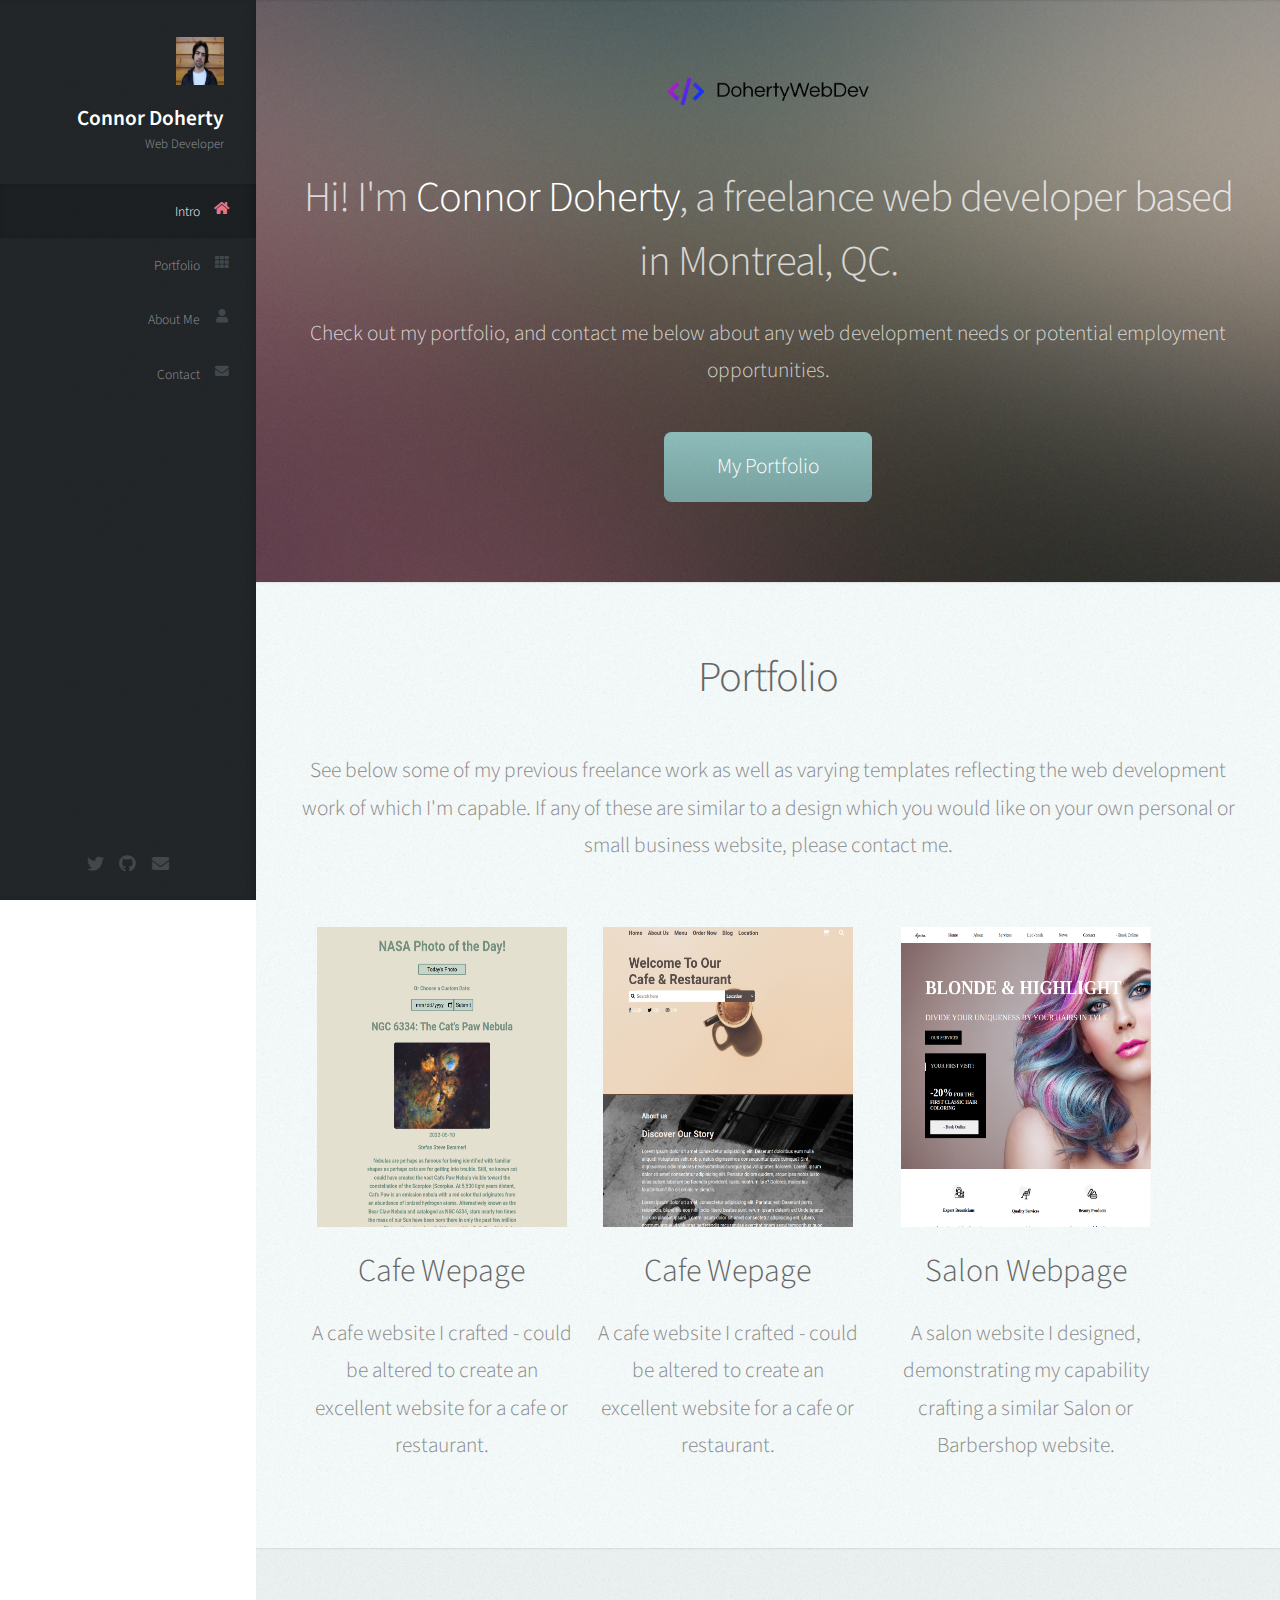
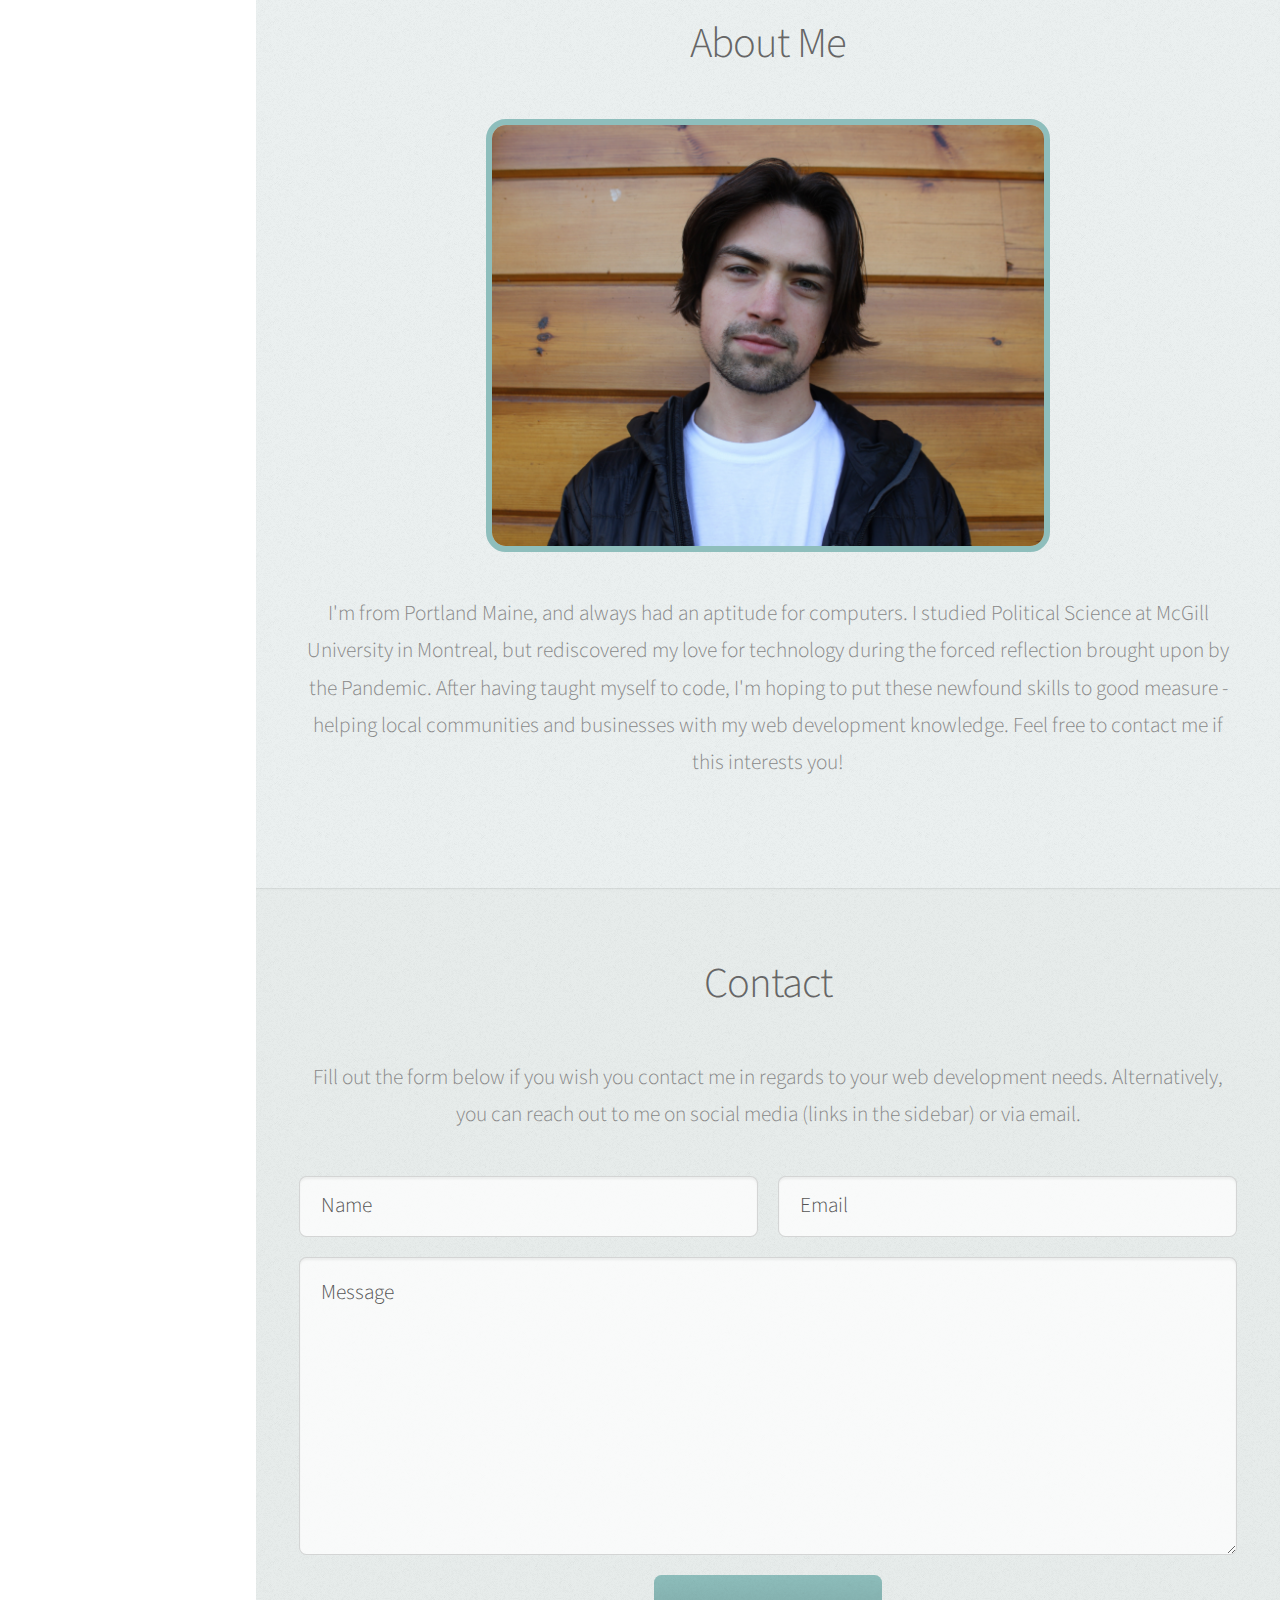
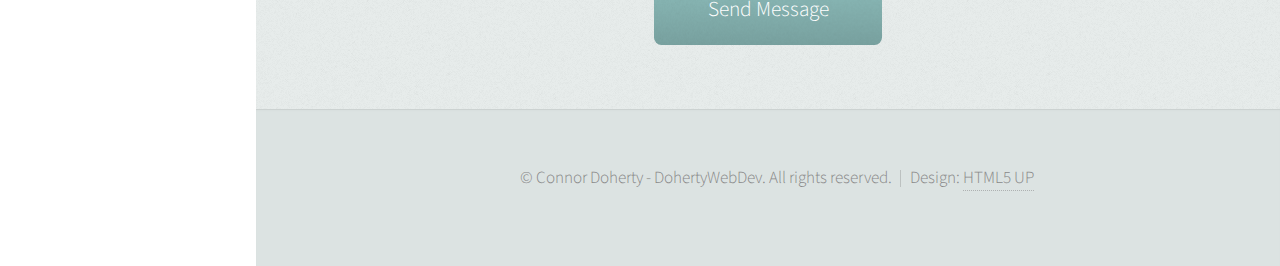
==== commit fb3ee737: "updating portfolio" ====
--- a/html5up-prologue/index.html
+++ b/html5up-prologue/index.html
@@ -82,6 +82,13 @@
 
 							<div class="projects">
 							
+								<a href = "portfolio_examples/nasa_photo_of_the_day/index.html"><div class = "nasaPreview">
+									<img src = "portfolio_examples/nasa_preview.png">
+									<h3>Cafe Wepage</h3>
+									<p>A cafe website I crafted - could be altered to create an excellent website for a cafe or restaurant.</p>
+								</div>
+								</a>
+
 								<a href = "portfolio_examples/cuisine/index.html"><div class = "cafePreview">
 									<img src = "portfolio_examples/cafePreview.png">
 									<h3>Cafe Wepage</h3>
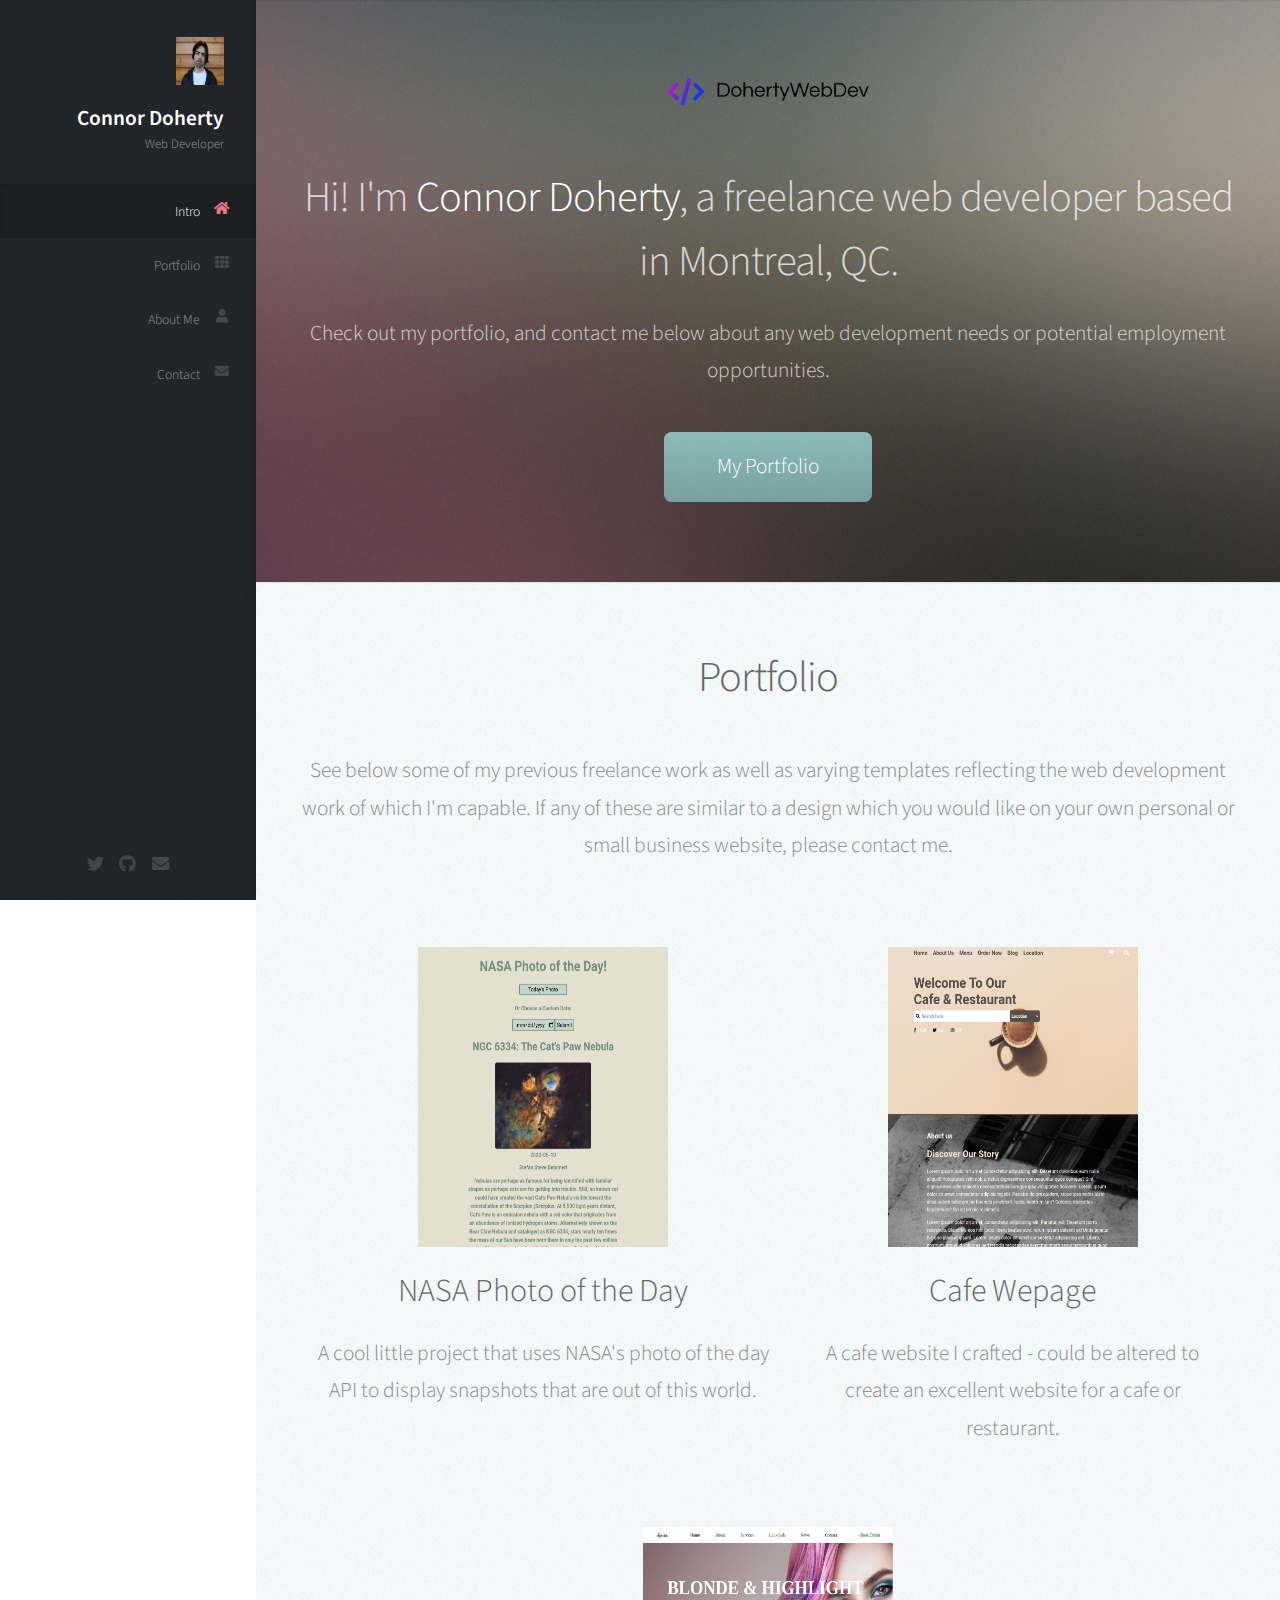
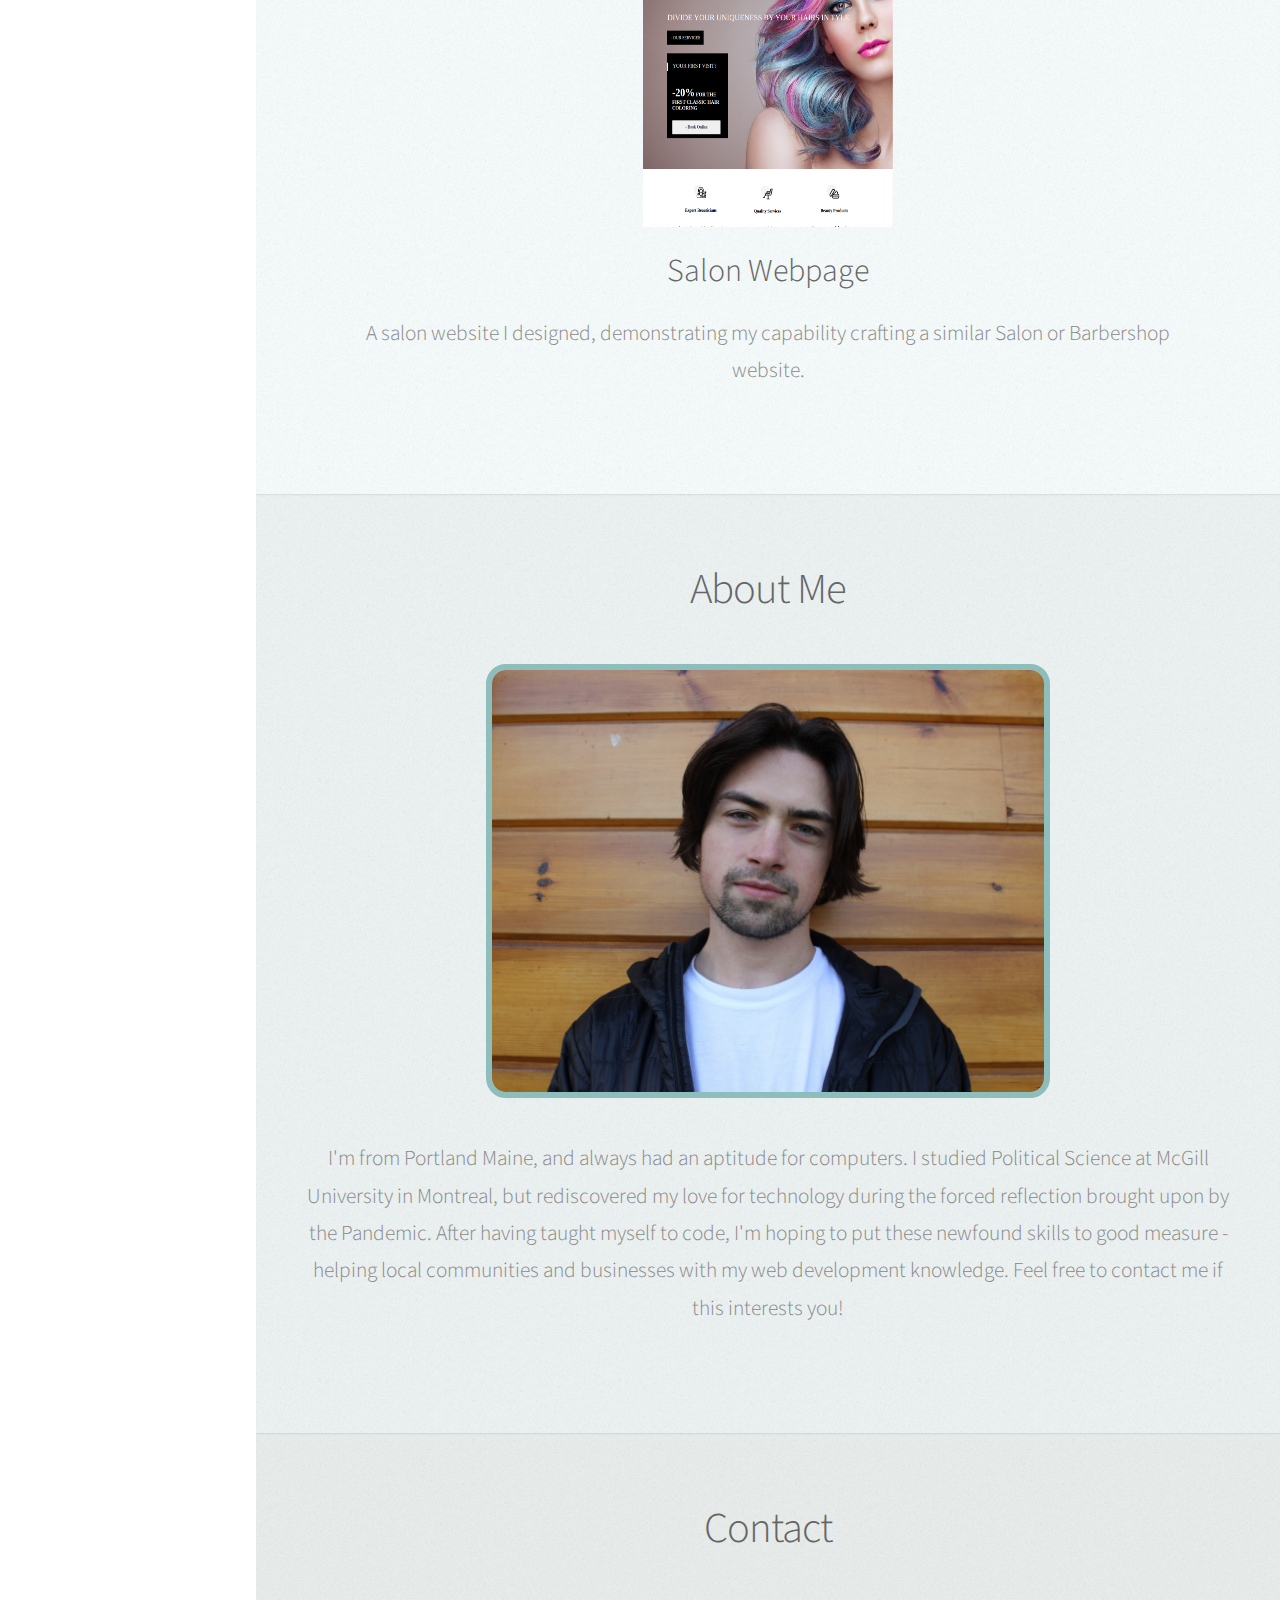
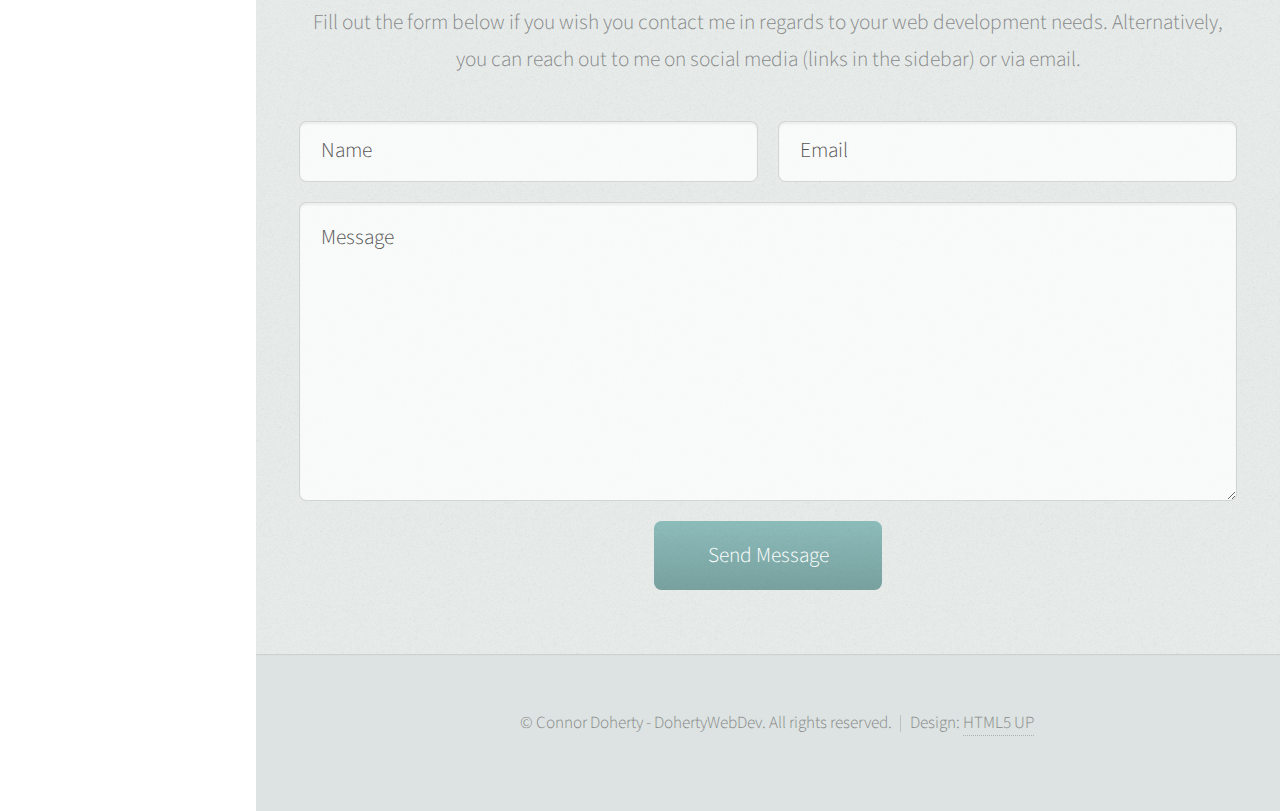
==== commit 13cf887c: "fixing up spacing" ====
--- a/html5up-prologue/index.html
+++ b/html5up-prologue/index.html
@@ -82,31 +82,32 @@
 
 							<div class="projects">
 							
-								<a href = "portfolio_examples/nasa_photo_of_the_day/index.html"><div class = "nasaPreview">
+								<div class = 'proj_row'>
+								<a href = "portfolio_examples/nasa_photo_of_the_day/index.html"><div class = "example">
 									<img src = "portfolio_examples/nasa_preview.png">
-									<h3>Cafe Wepage</h3>
-									<p>A cafe website I crafted - could be altered to create an excellent website for a cafe or restaurant.</p>
+									<h3>NASA Photo of the Day</h3>
+									<p>A cool little project that uses NASA's photo of the day API to display snapshots that are out of this world.</p>
 								</div>
 								</a>
 
-								<a href = "portfolio_examples/cuisine/index.html"><div class = "cafePreview">
+								<a href = "portfolio_examples/cuisine/index.html"><div class = "example">
 									<img src = "portfolio_examples/cafePreview.png">
 									<h3>Cafe Wepage</h3>
 									<p>A cafe website I crafted - could be altered to create an excellent website for a cafe or restaurant.</p>
 								</div>
 								</a>
-
+								</div>
+								<div class = 'proj_row solo'>
 								<a href = "portfolio_examples/salon/index.html">
-								<div class = "salonPreview">
+								<div class = "example">
 									<img src = "portfolio_examples/salonPreview.png">
 									<h3>Salon Webpage</h3>
 									<p>A salon website I designed, demonstrating my capability crafting a similar Salon or Barbershop website.</p>
 								</div>
 								</a>
+								</div>
 
-								<div class = "downeast">
-
-								</div>
+								
 									
 						</div>
 					</section>
--- a/html5up-prologue/assets/css/main.css
+++ b/html5up-prologue/assets/css/main.css
@@ -2683,16 +2683,29 @@
 
 	.projects {
 		display:flex;
+		flex-direction: column;
 		justify-content: space-evenly;
-	}
-
-	.projects div {
+		
+	}
+
+	.proj_row{
+		display:flex;
+		margin: 20px 0 20px 0
+	}
+
+	.solo {
+		justify-content: center;
+	}
+
+	.projects .example {
 		display:flex;
 		flex-direction:column;
 		align-items: center;
 		padding: 0 3% 0 3%;
 		
 	}
+
+	
 
 	.projects div img {
 		max-width: 250px;
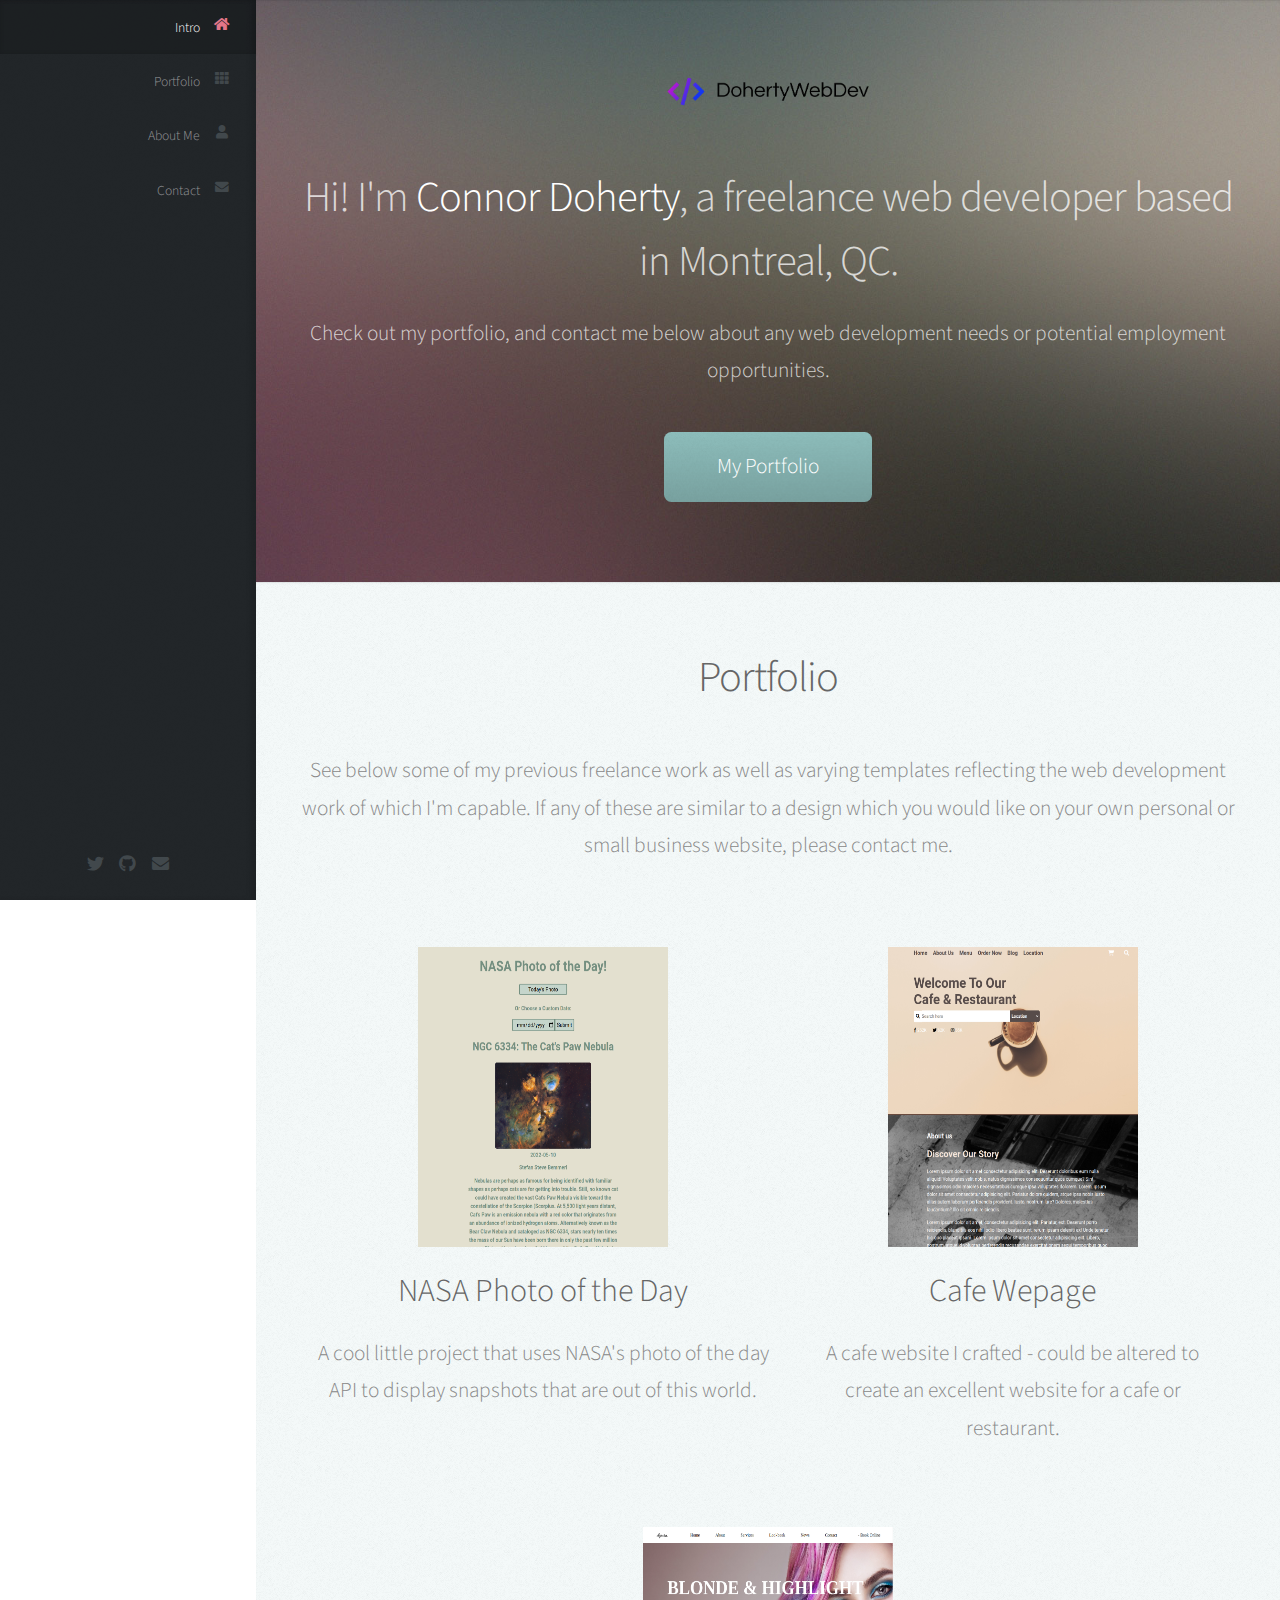
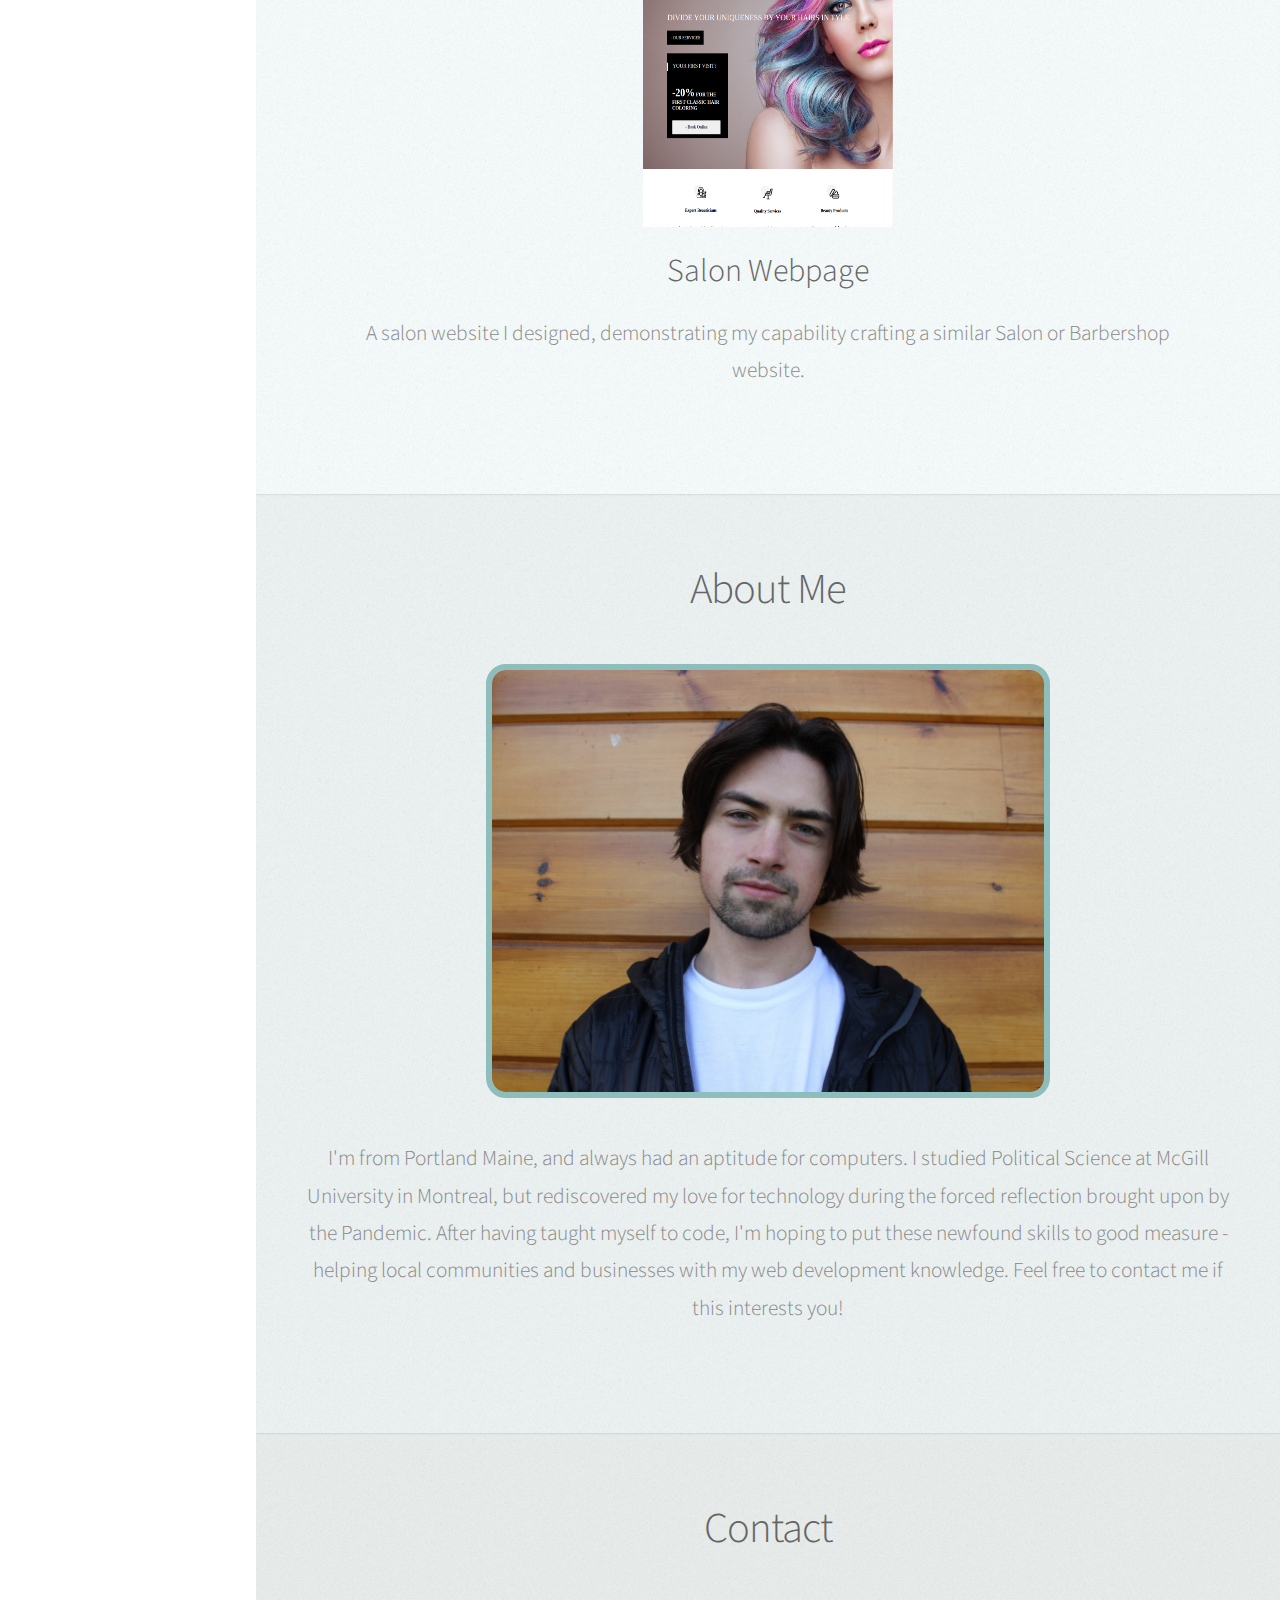
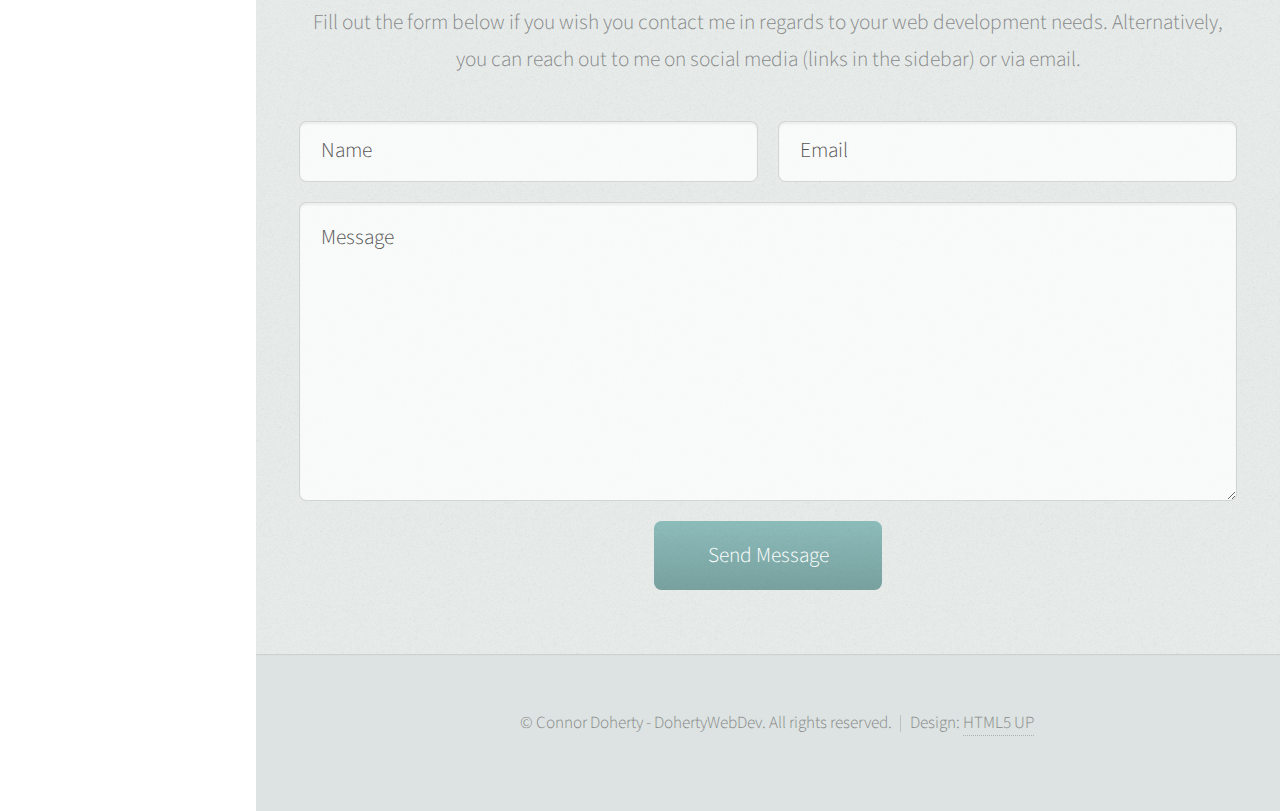
==== commit 8f5c5cca: "fixing form functionality" ====
--- a/html5up-prologue/index.html
+++ b/html5up-prologue/index.html
@@ -19,11 +19,7 @@
 				<div class="top">
 
 					<!-- Logo -->
-						<div id="logo">
-							<span class="image avatar48"><img src="linkedinphoto/IMG_2018.JPG" alt="Me!"></span>
-							<h1 id="title">Connor Doherty</h1>
-							<p>Web Developer</p>
-						</div>
+				
 
 					<!-- Nav -->
 						<nav id="nav">
@@ -82,7 +78,7 @@
 
 							<div class="projects">
 							
-								<div class = 'proj_row'>
+								<div class = 'proj_row duo'>
 								<a href = "portfolio_examples/nasa_photo_of_the_day/index.html"><div class = "example">
 									<img src = "portfolio_examples/nasa_preview.png">
 									<h3>NASA Photo of the Day</h3>
@@ -144,7 +140,7 @@
 
 							<p>Fill out the form below if you wish you contact me in regards to your web development needs. Alternatively, you can reach out to me on social media (links in the sidebar) or via email.</p>
 
-							<form method="post" action="#">
+							<form method="POST" data-netlify="true">
 								<div class="row">
 									<div class="col-6 col-12-mobile"><input type="text" name="name" placeholder="Name" /></div>
 									<div class="col-6 col-12-mobile"><input type="text" name="email" placeholder="Email" /></div>
--- a/html5up-prologue/assets/css/main.css
+++ b/html5up-prologue/assets/css/main.css
@@ -2751,6 +2751,15 @@
 			align-items: center;
 		}
 
+		.proj_row{
+			flex-direction: column;
+			
+		}
+
+		.example{
+			margin: 20px 0 20px 0
+		}
+
 		.projects p {
 			max-width:60%
 		}
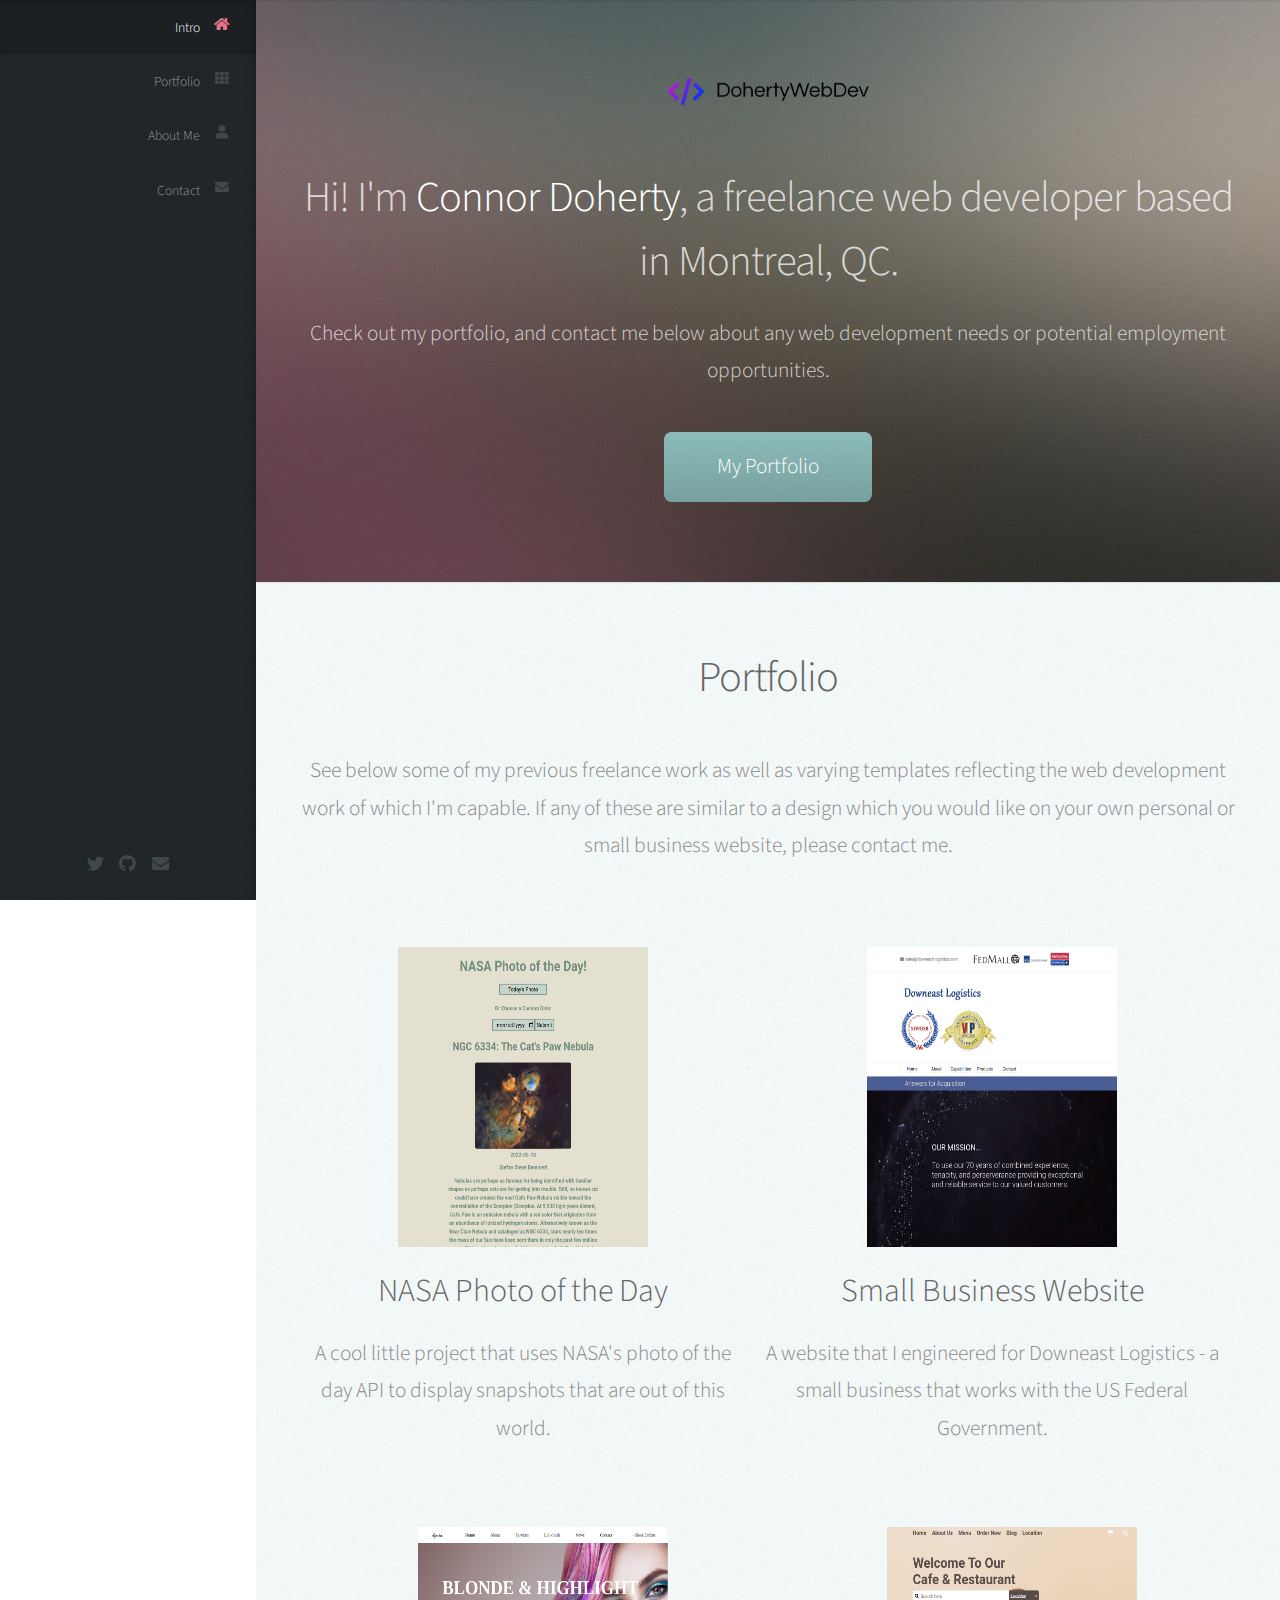
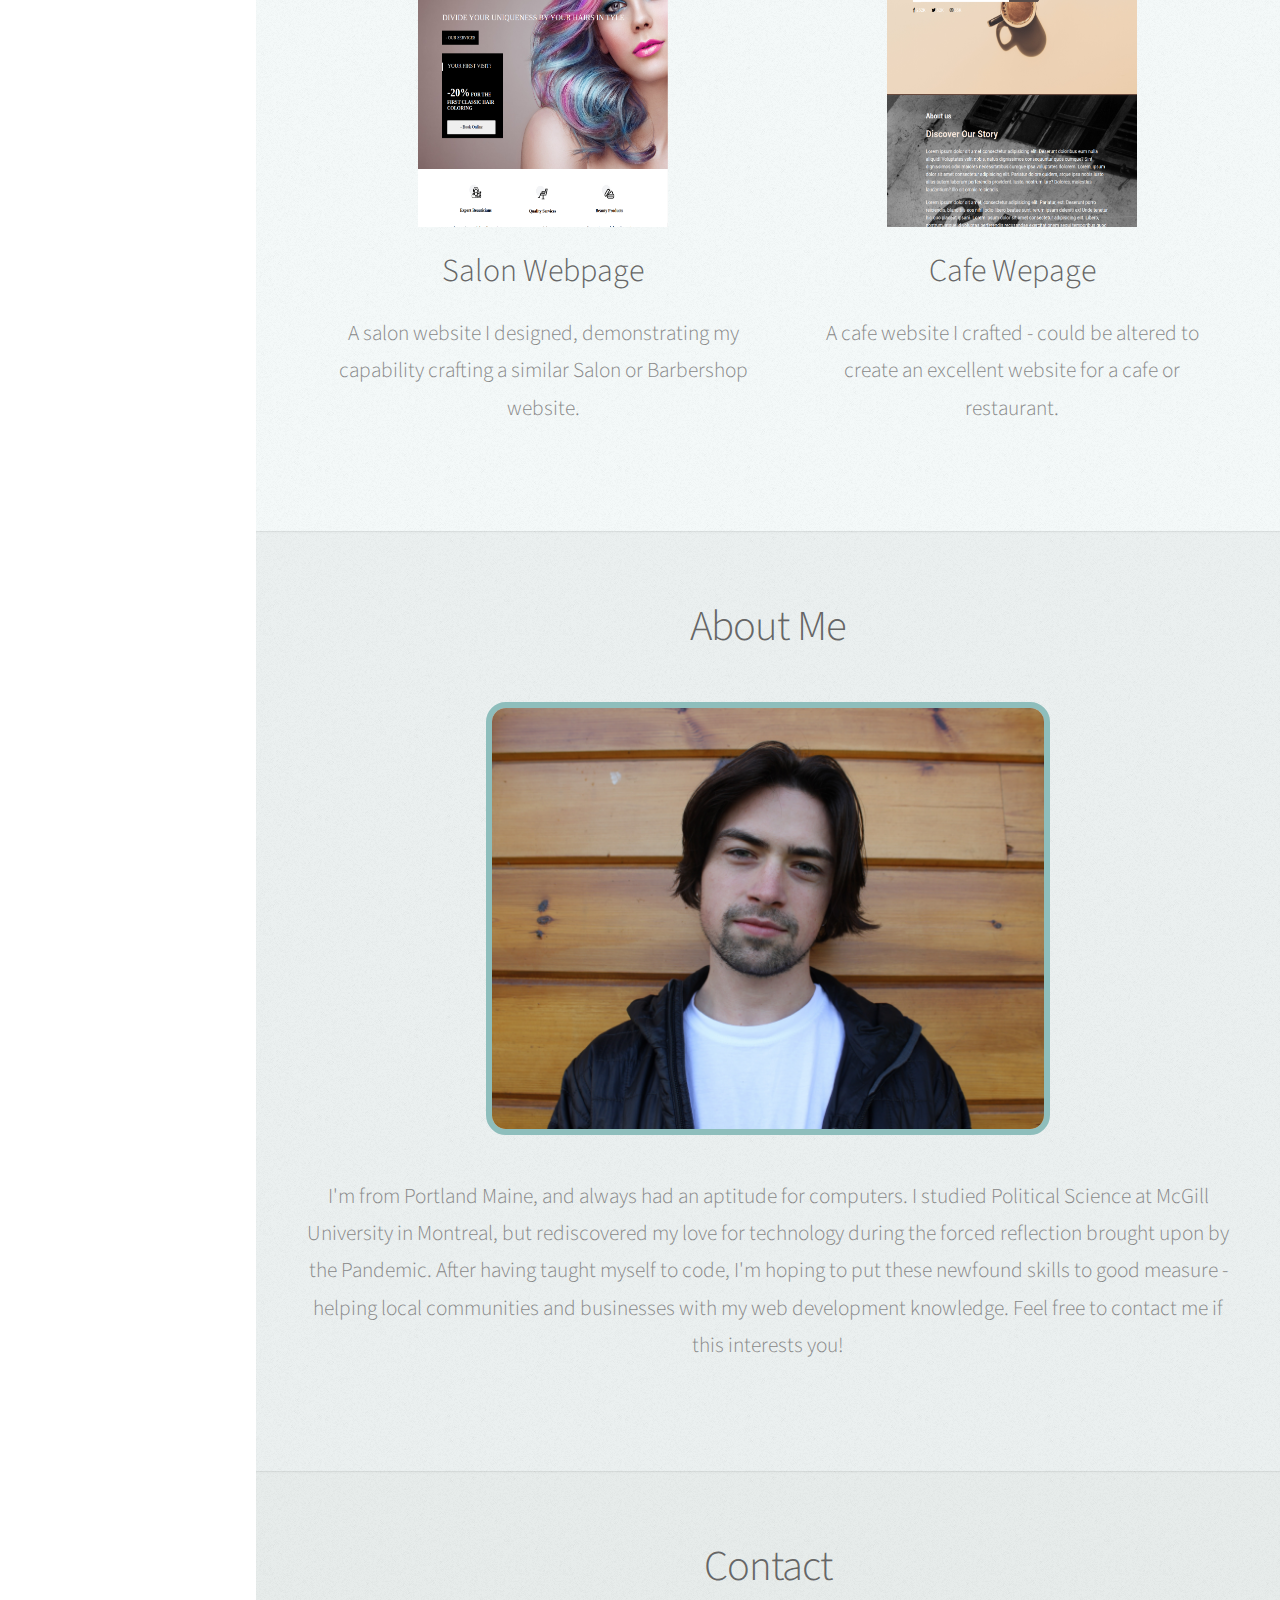
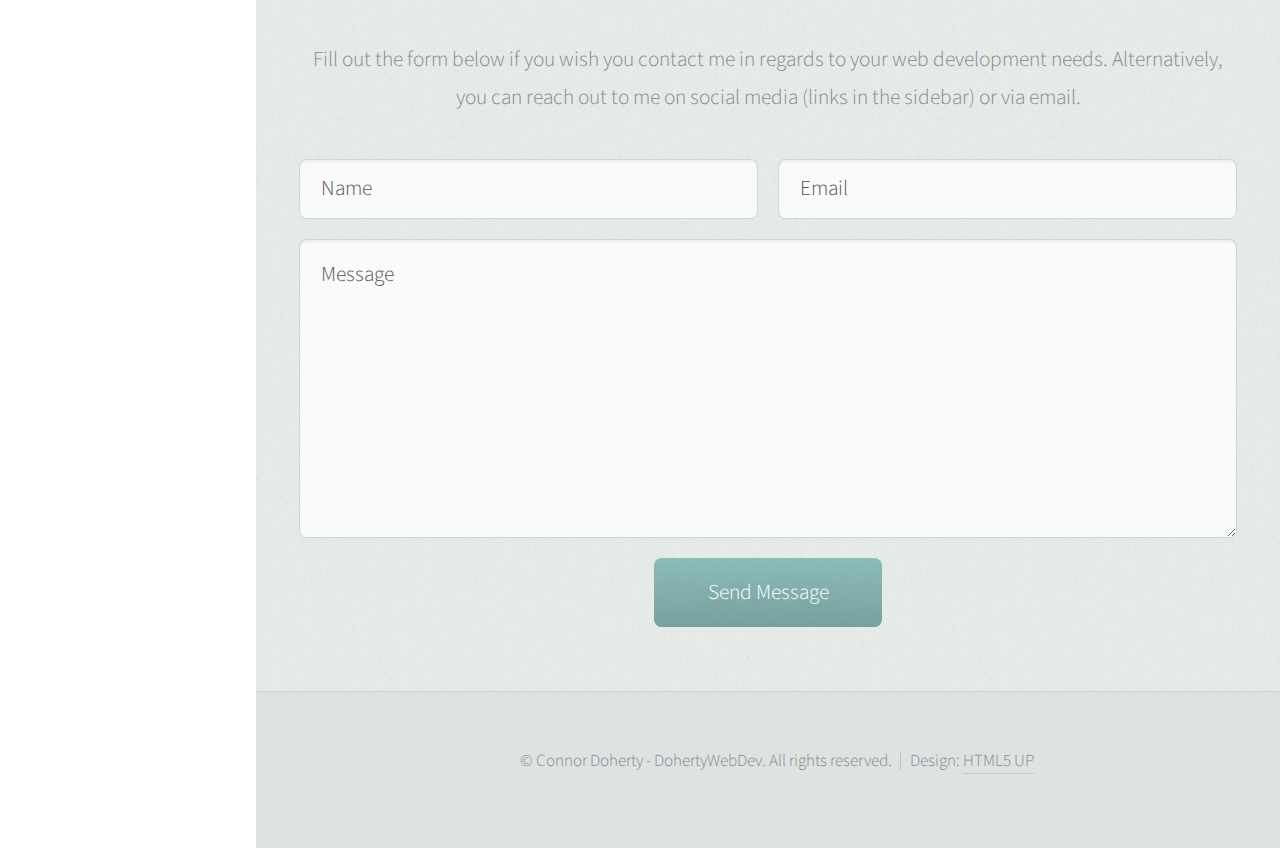
==== commit 8d8f1fda: "added downeast dev to port and linked to github pages host" ====
--- a/html5up-prologue/index.html
+++ b/html5up-prologue/index.html
@@ -85,20 +85,27 @@
 									<p>A cool little project that uses NASA's photo of the day API to display snapshots that are out of this world.</p>
 								</div>
 								</a>
-
-								<a href = "portfolio_examples/cuisine/index.html"><div class = "example">
-									<img src = "portfolio_examples/cafePreview.png">
-									<h3>Cafe Wepage</h3>
-									<p>A cafe website I crafted - could be altered to create an excellent website for a cafe or restaurant.</p>
+								<a href = 'https://dohboy97.github.io/downeast_logistics_website/'>
+									<div class = 'example'>
+										<img src = 'portfolio_examples/downeast-dev.png'>
+										<h3>Small Business Website</h3>
+										<p>A website that I engineered for Downeast Logistics - a small business that works with the US Federal Government.</p>
+									</div>
+								</a>
+								
 								</div>
-								</a>
-								</div>
-								<div class = 'proj_row solo'>
+								<div class = 'proj_row duo'>
 								<a href = "portfolio_examples/salon/index.html">
 								<div class = "example">
 									<img src = "portfolio_examples/salonPreview.png">
 									<h3>Salon Webpage</h3>
 									<p>A salon website I designed, demonstrating my capability crafting a similar Salon or Barbershop website.</p>
+								</div>
+								</a>
+								<a href = "portfolio_examples/cuisine/index.html"><div class = "example">
+									<img src = "portfolio_examples/cafePreview.png">
+									<h3>Cafe Wepage</h3>
+									<p>A cafe website I crafted - could be altered to create an excellent website for a cafe or restaurant.</p>
 								</div>
 								</a>
 								</div>
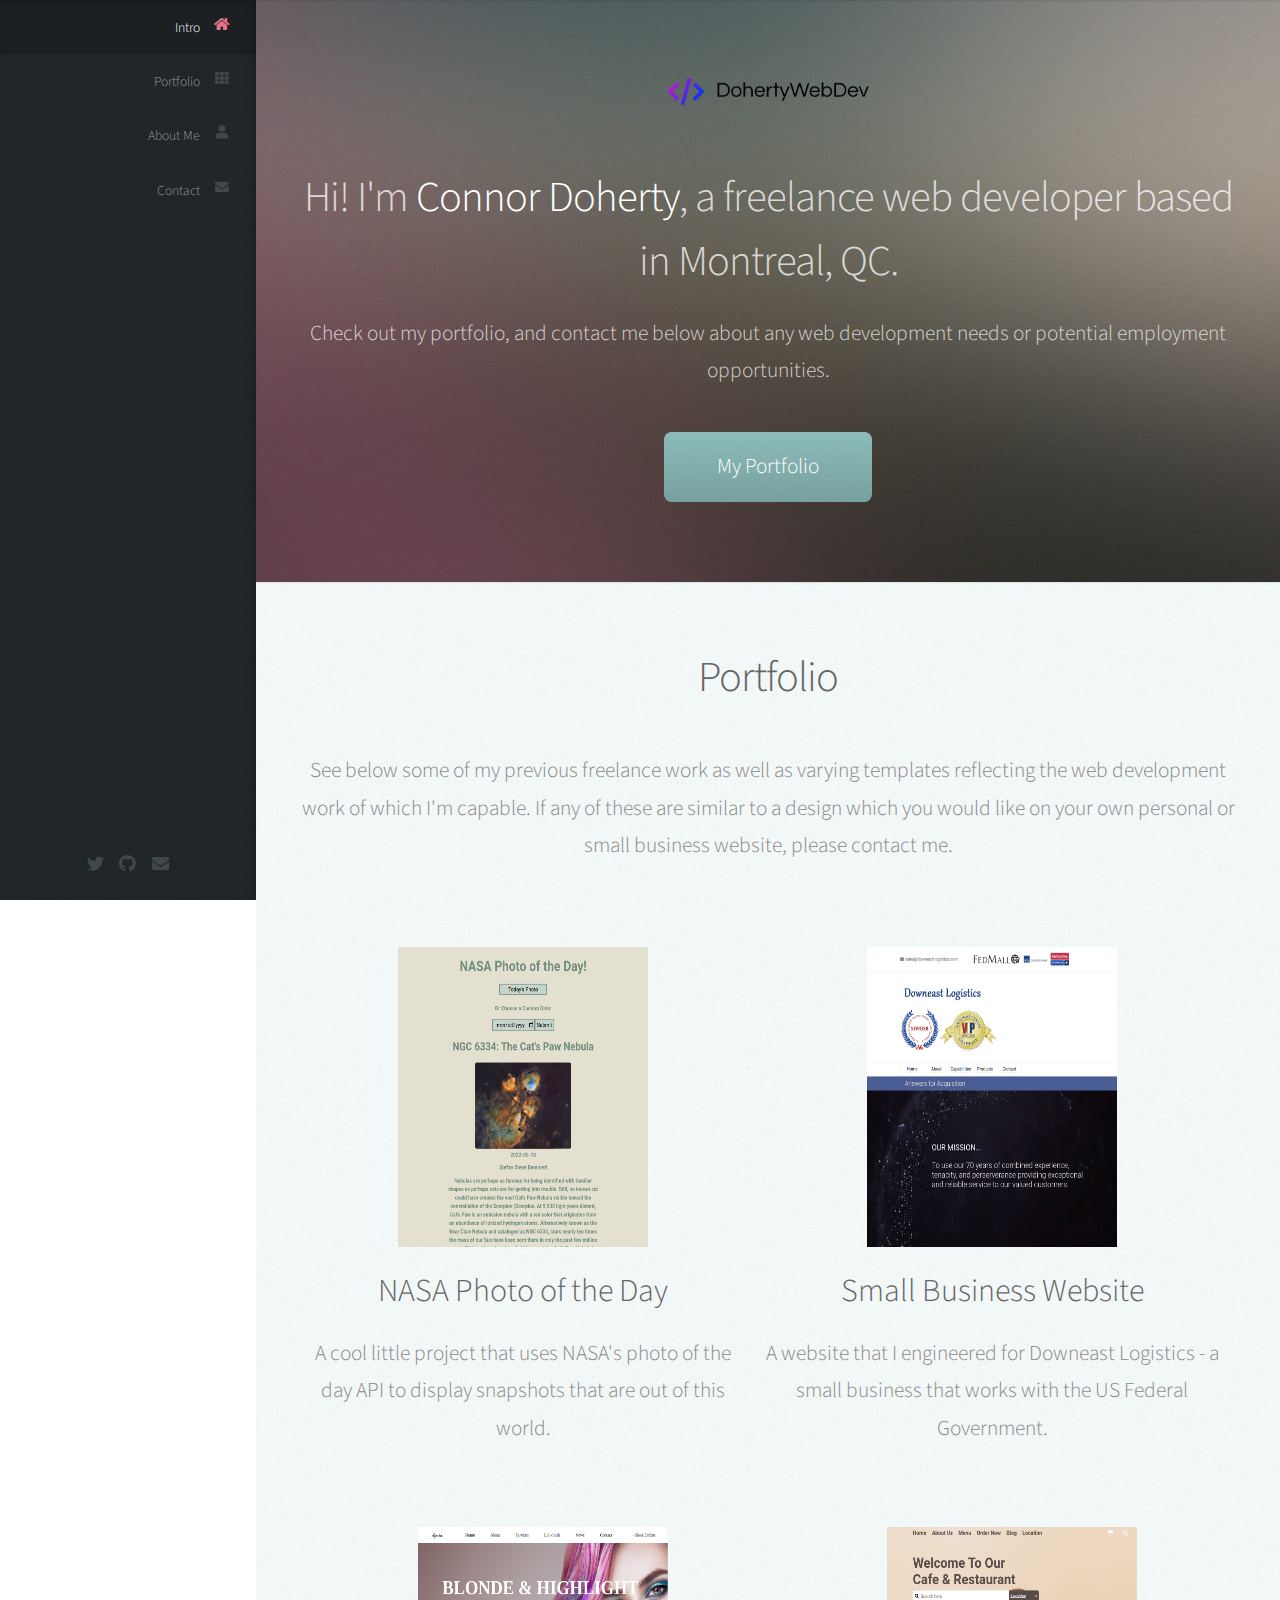
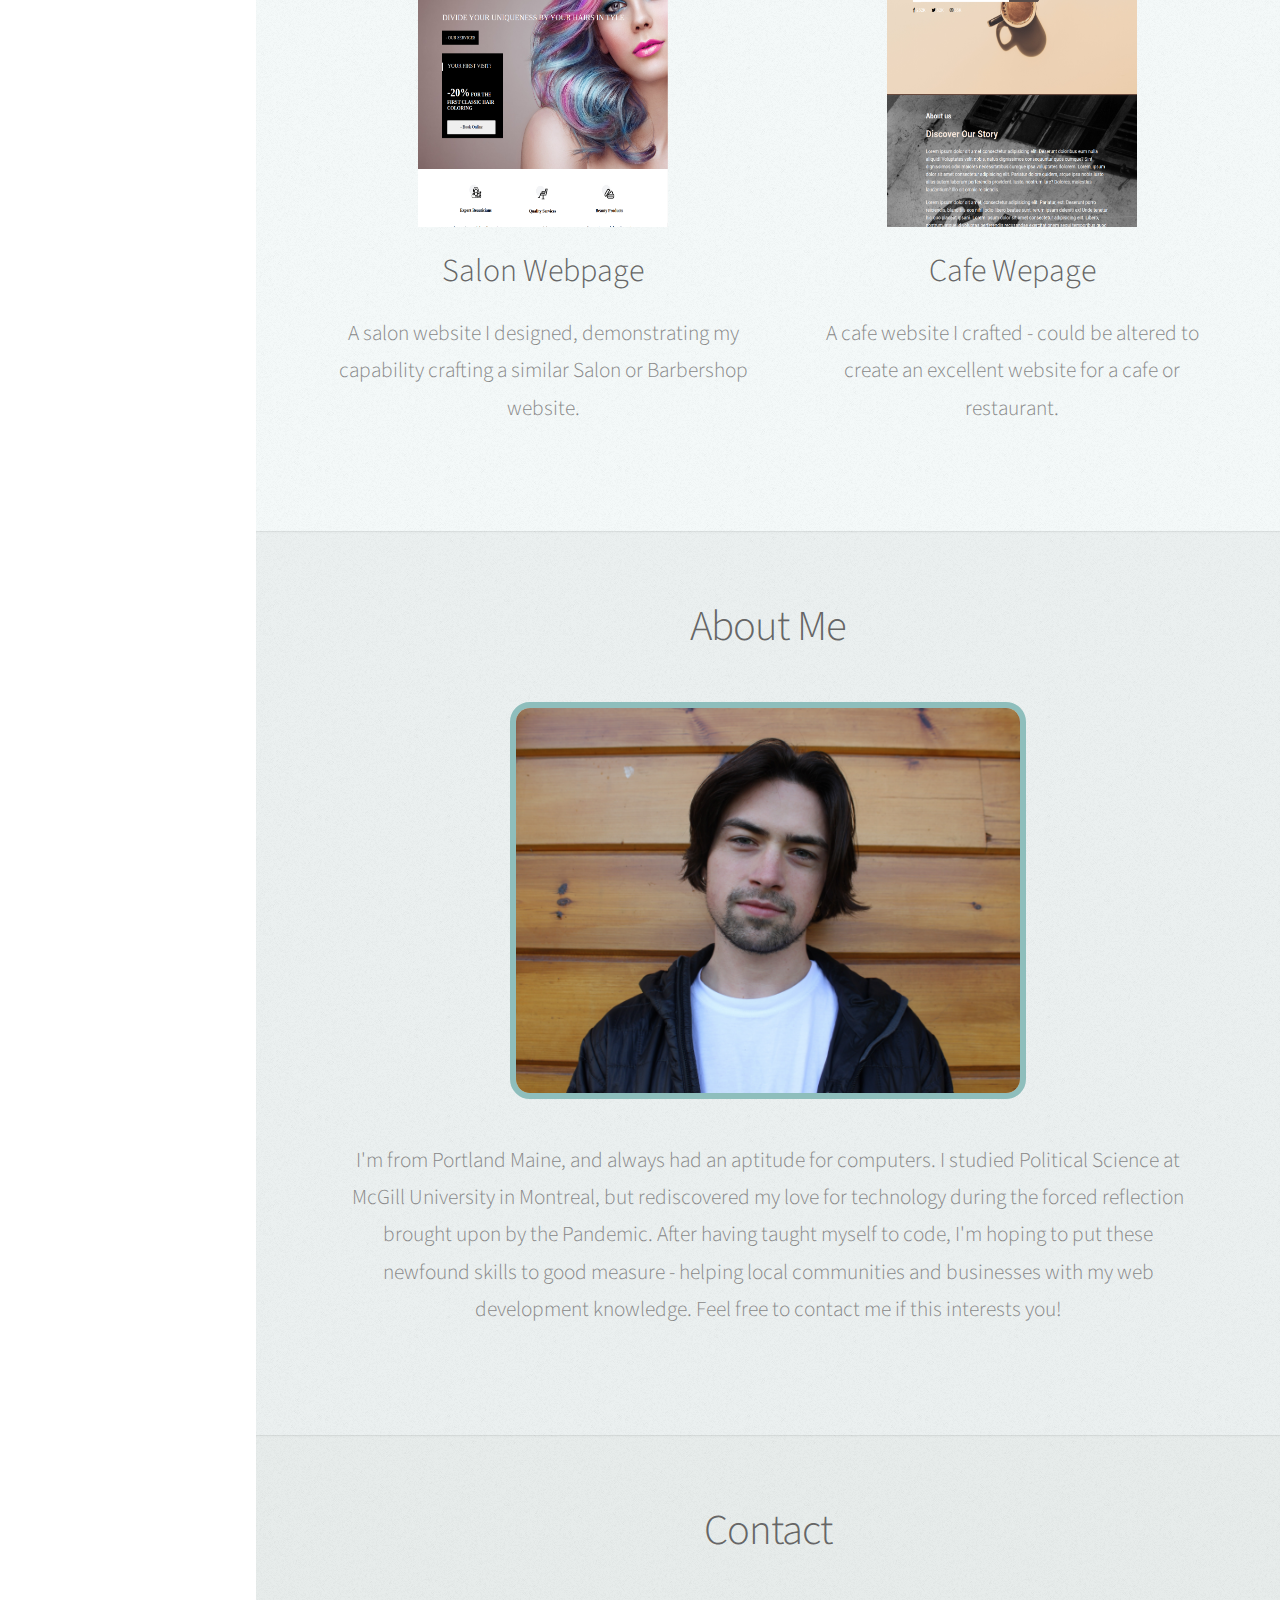
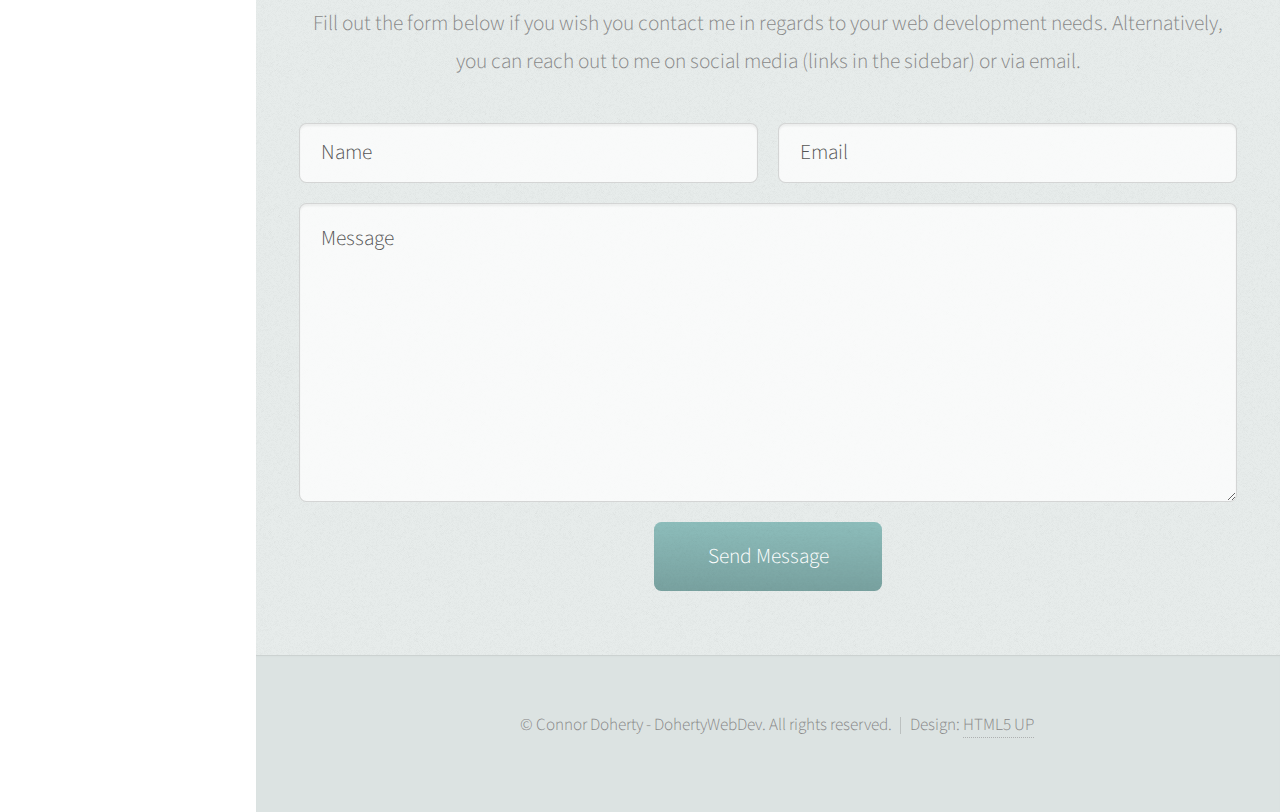
==== commit 5e13a82e: "minor portfolio tweaks for aesthetic purposes" ====
--- a/html5up-prologue/index.html
+++ b/html5up-prologue/index.html
@@ -117,7 +117,7 @@
 
 				<!-- About Me -->
 					<section id="about" class="three">
-						<div class="container">
+						<div class="container about-container">
 
 							<header>
 								<h2 class = 'test'>About Me</h2>
--- a/html5up-prologue/assets/css/main.css
+++ b/html5up-prologue/assets/css/main.css
@@ -2690,7 +2690,9 @@
 
 	.proj_row{
 		display:flex;
-		margin: 20px 0 20px 0
+		margin: 20px 0 20px 0;
+		justify-content: space-evenly
+		
 	}
 
 	.solo {
@@ -2703,6 +2705,7 @@
 		align-items: center;
 		padding: 0 3% 0 3%;
 		
+		
 	}
 
 	
@@ -2720,6 +2723,7 @@
 
 	.projects a{
 		border-bottom:none;
+		max-width: 600px;
 	}
 
 	.projects p {
@@ -2728,18 +2732,34 @@
 
 	.projects a:hover{
 		color:black;
-		border: 3px solid black;
-		border-radius: 20px;
+		border: 0px solid black;
+		border-radius: 90px;
 		transition: 0.35s ease-in-out
 	}
 
 
 	
-	/* ================================================================================== ABOUT ME =================================================== */ 
+	/* ================================================================================== ABOUT ME 
+	=================================================== */ 
+
+	.about-container{
+		display: flex;
+		flex-direction: column;
+		justify-content: center;
+		align-items: center;
+		padding: 0 8% 0 8%
+	}
+
+	.img_container{
+		display: flex;
+		justify-content: center;
+		max-width: 900px;
+	}
 
 	#about img {
 		border: 6px solid #8ebebc;
 		border-radius: 20px;
+		
 	}
 
 	
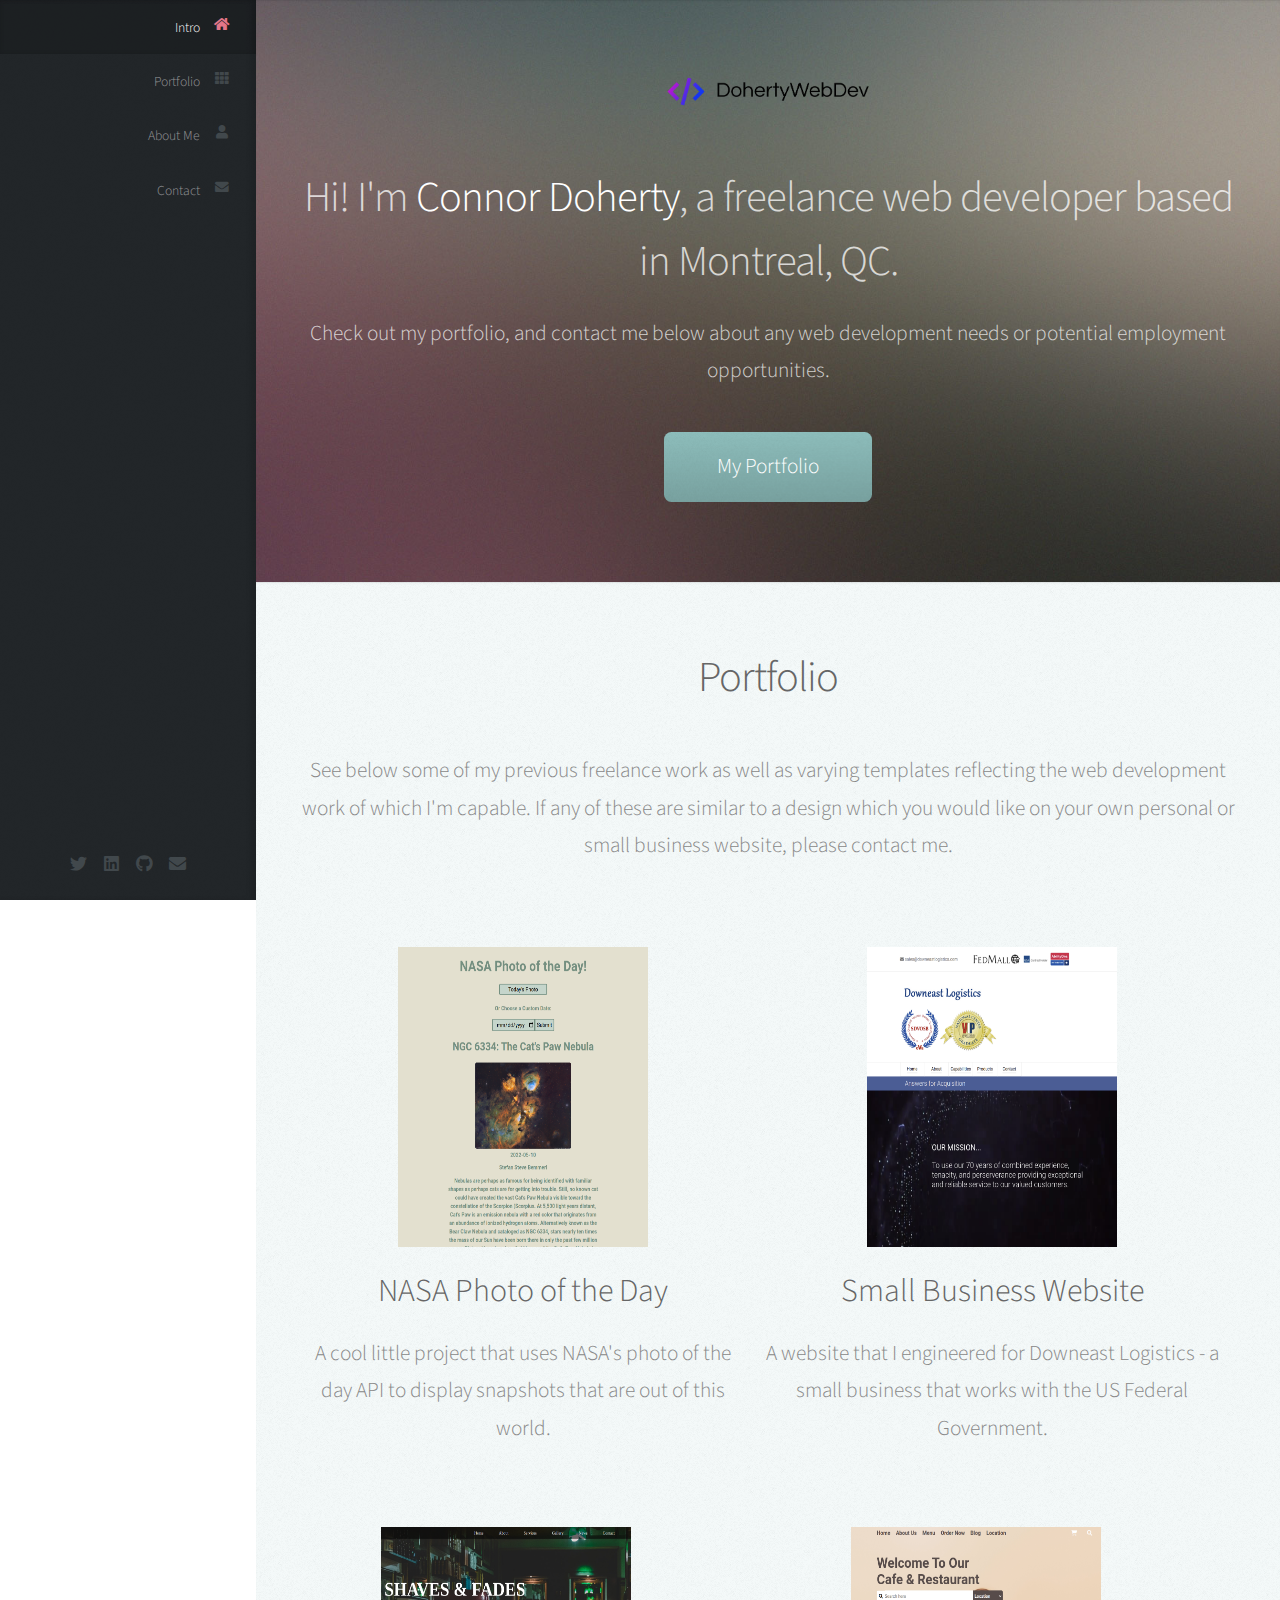
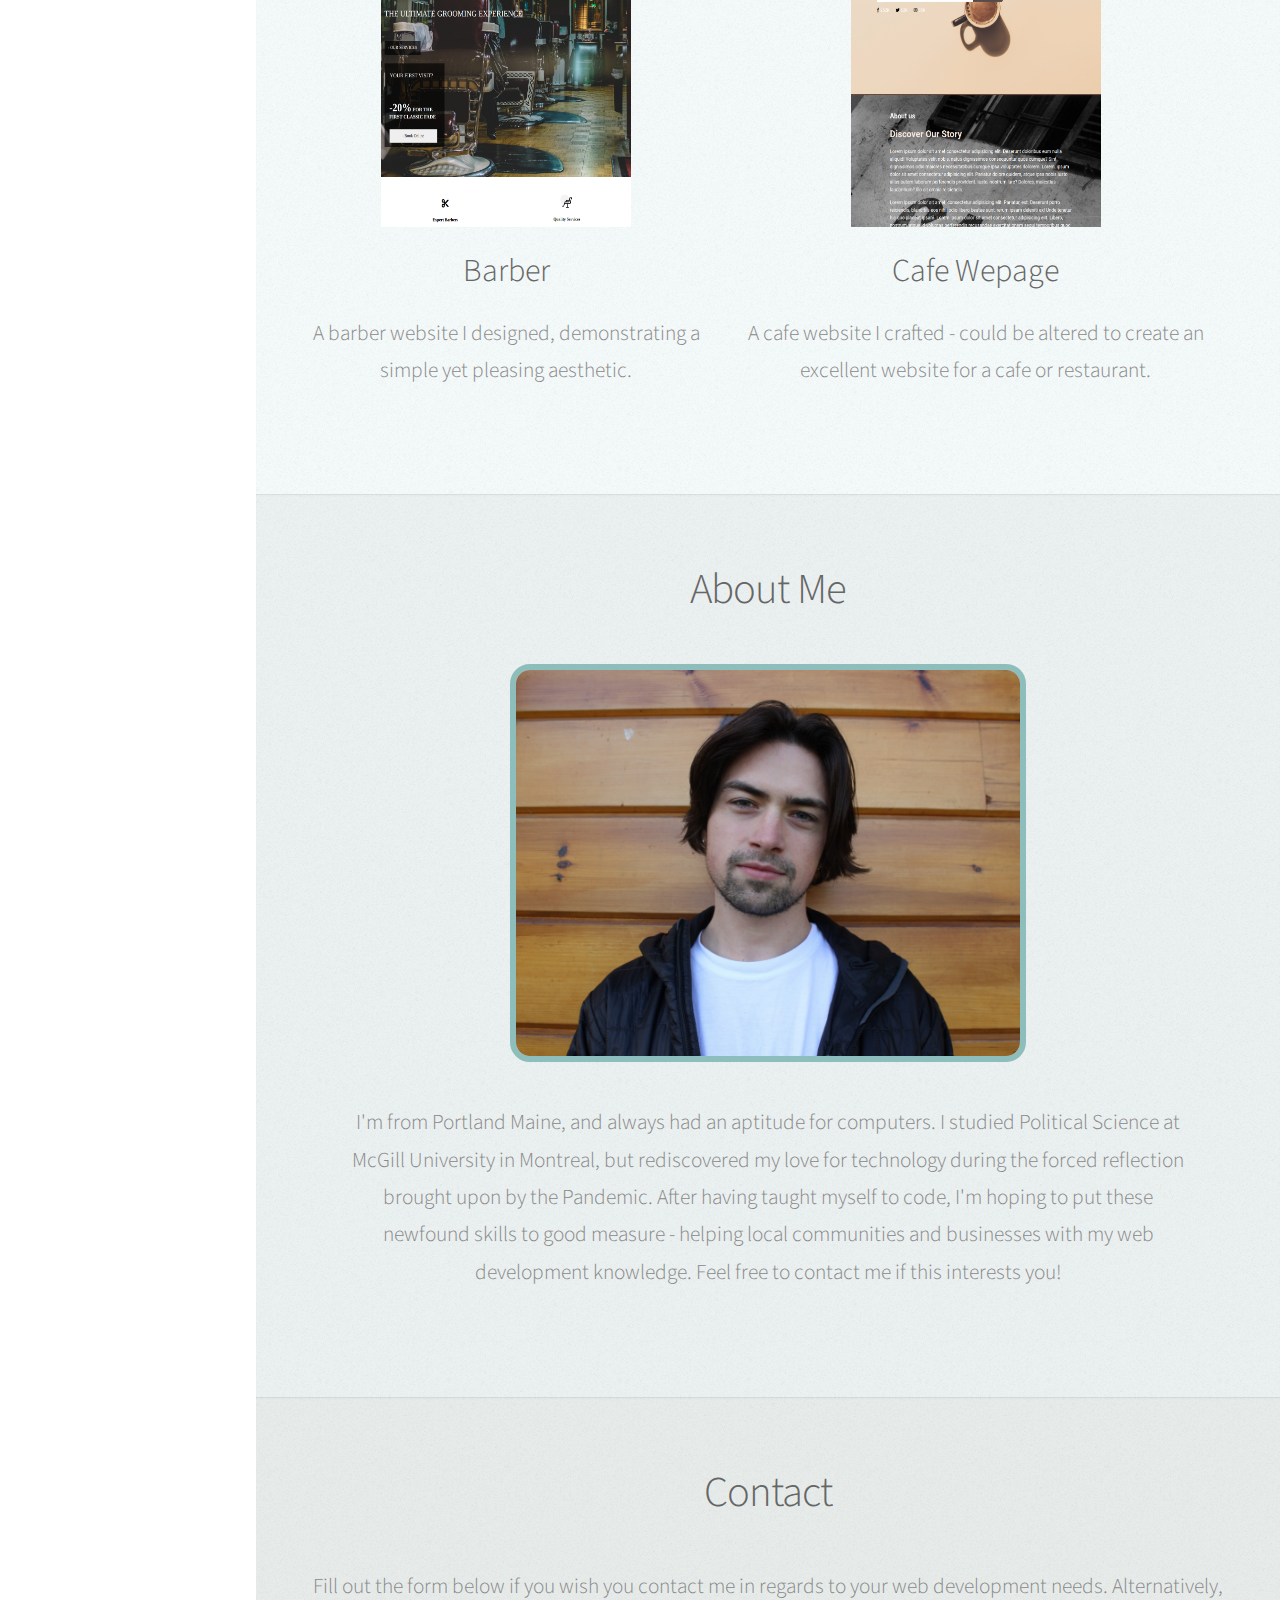
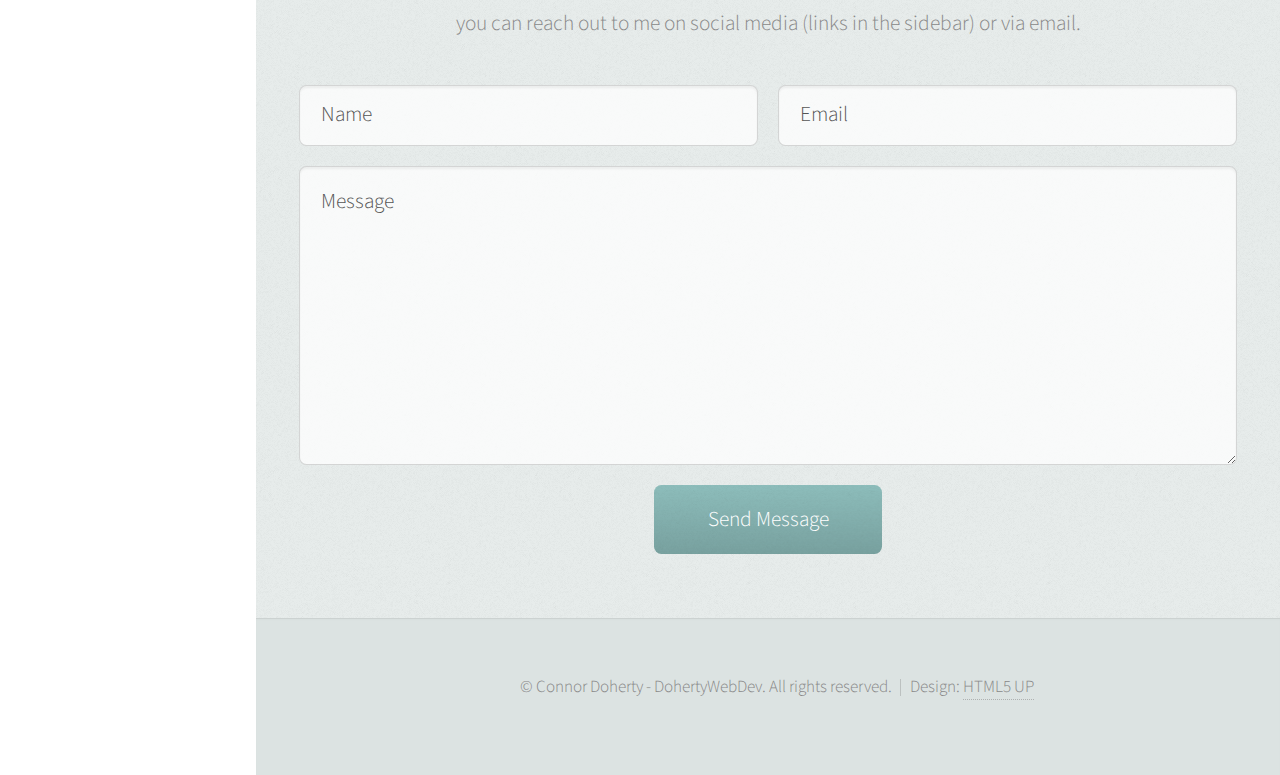
==== commit a80967d2: "deployed" ====
--- a/html5up-prologue/index.html
+++ b/html5up-prologue/index.html
@@ -38,7 +38,7 @@
 					<!-- Social Icons -->
 						<ul class="icons">
 							<li><a href="https://twitter.com/ConnorDaDev" class="icon brands fa-twitter"><span class="label">Twitter</span></a></li>
-							<li>
+							<li><a href="https://www.linkedin.com/in/connor-doherty-2b4057174/" class="icon brands fa-linkedin"><span class="label">LinkedIn</span></a></li>
 							<li><a href="https://github.com/dohboy97" class="icon brands fa-github"><span class="label">Github</span></a></li>
 							<li><a href="mailto: connor.doherty97@gmail.com" class="icon solid fa-envelope"><span class="label">Email</span></a></li>
 						</ul>
@@ -85,7 +85,7 @@
 									<p>A cool little project that uses NASA's photo of the day API to display snapshots that are out of this world.</p>
 								</div>
 								</a>
-								<a href = 'https://dohboy97.github.io/downeast_logistics_website/'>
+								<a href = 'https://downeastlog.com'>
 									<div class = 'example'>
 										<img src = 'portfolio_examples/downeast-dev.png'>
 										<h3>Small Business Website</h3>
@@ -97,9 +97,9 @@
 								<div class = 'proj_row duo'>
 								<a href = "portfolio_examples/salon/index.html">
 								<div class = "example">
-									<img src = "portfolio_examples/salonPreview.png">
-									<h3>Salon Webpage</h3>
-									<p>A salon website I designed, demonstrating my capability crafting a similar Salon or Barbershop website.</p>
+									<img src = "portfolio_examples/barber.png">
+									<h3>Barber</h3>
+									<p>A barber website I designed, demonstrating a simple yet pleasing aesthetic.</p>
 								</div>
 								</a>
 								<a href = "portfolio_examples/cuisine/index.html"><div class = "example">
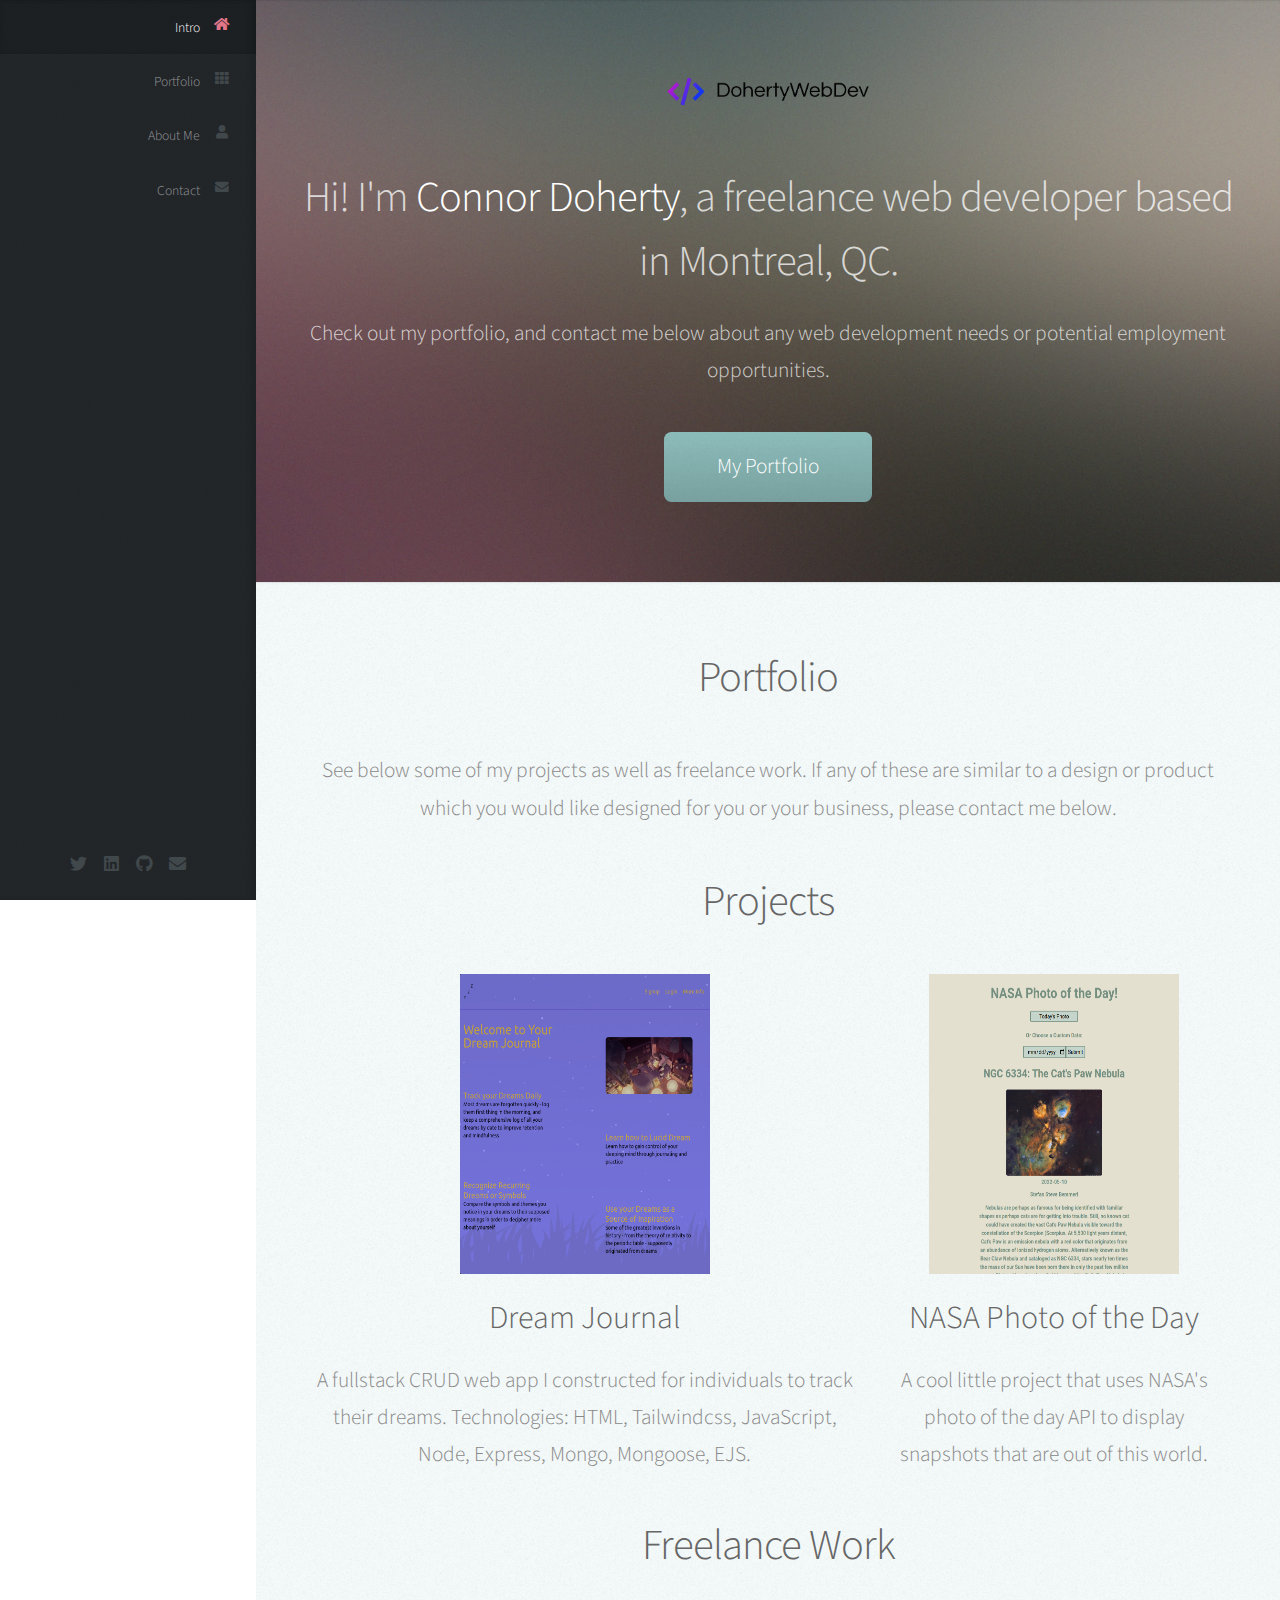
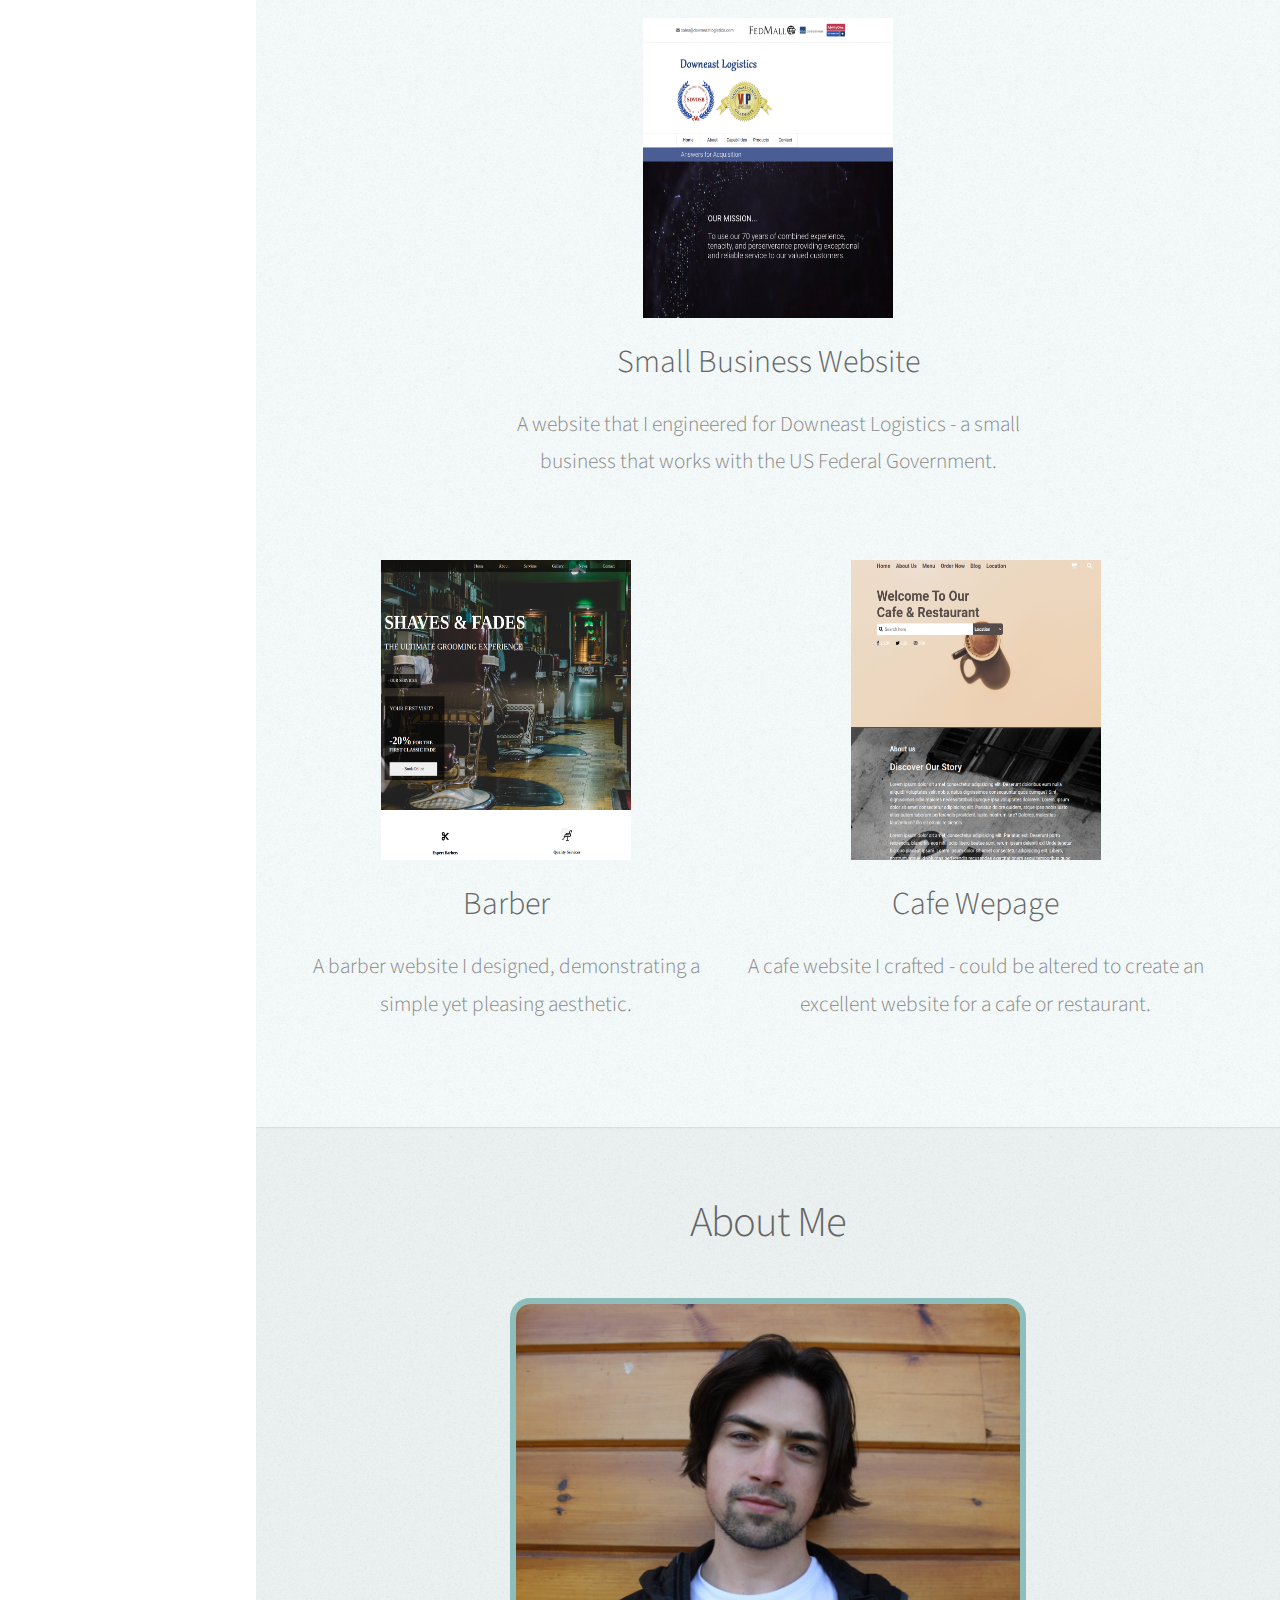
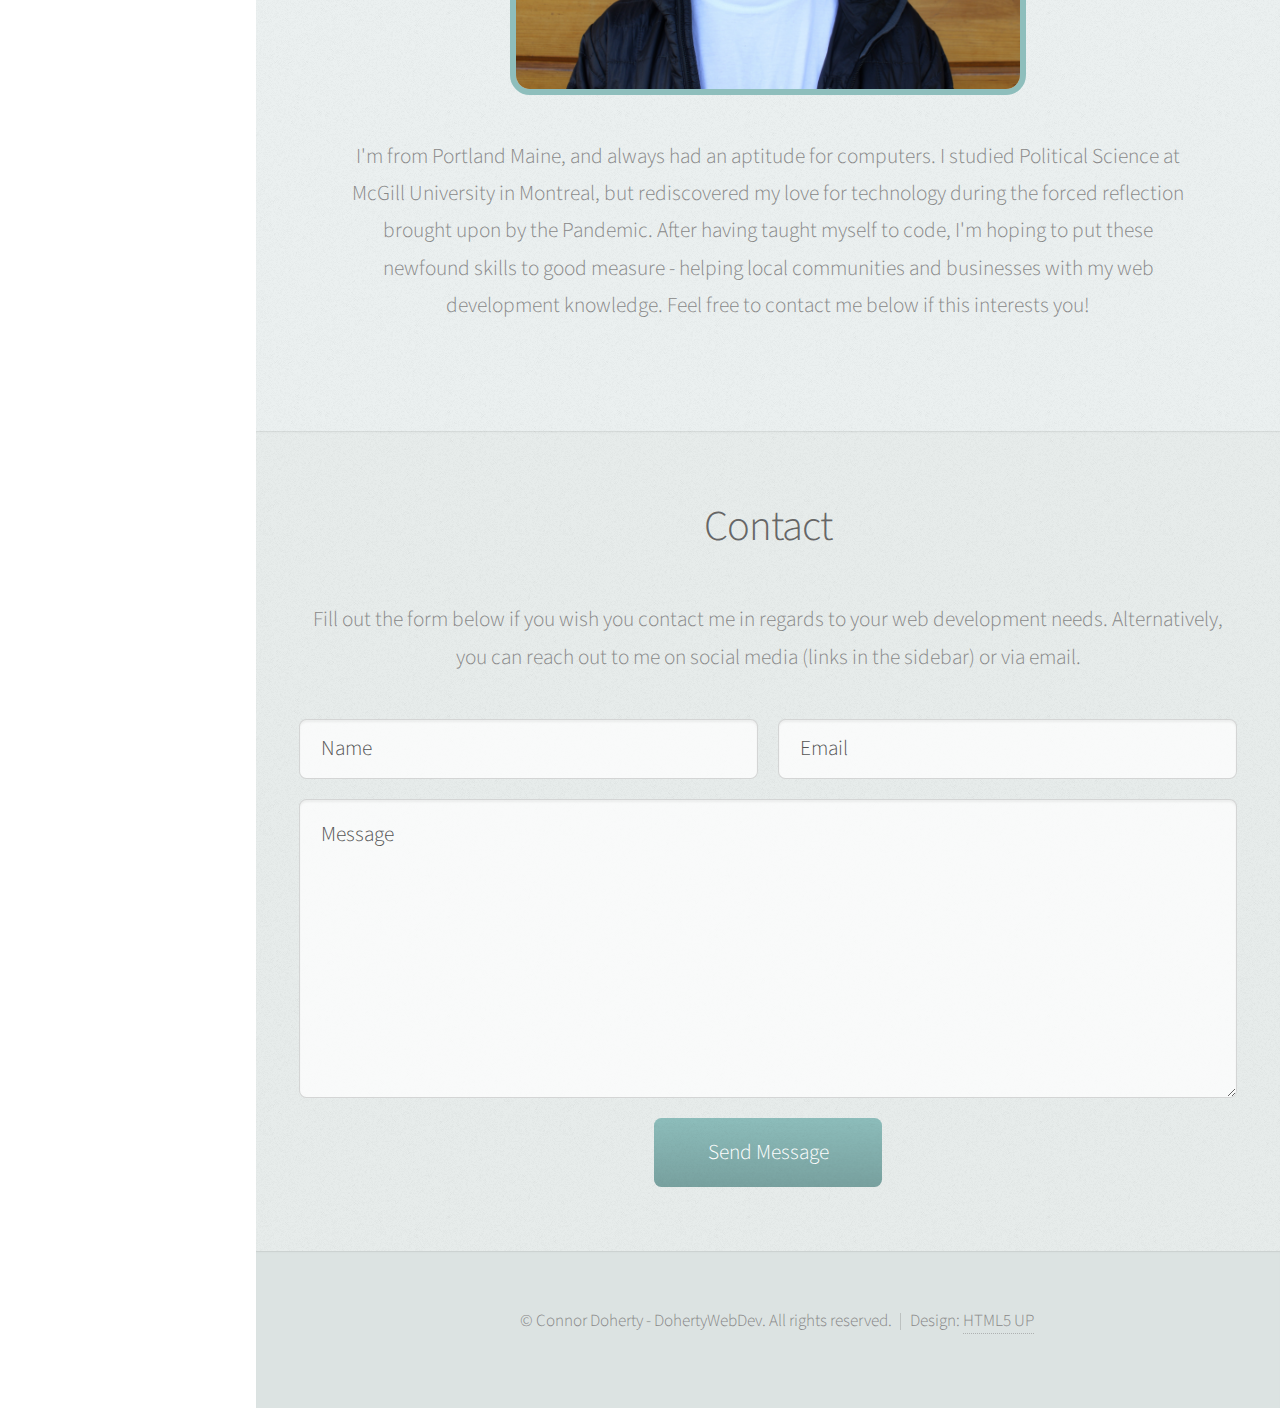
==== commit 229d8295: "added dream journal to portfolio" ====
--- a/html5up-prologue/index.html
+++ b/html5up-prologue/index.html
@@ -74,17 +74,36 @@
 								<h2>Portfolio</h2>
 							</header>
 
-							<p>See below some of my previous freelance work as well as varying templates reflecting the web development work of which I'm capable. If any of these are similar to a design which you would like on your own personal or small business website, please contact me.</p>
+							<p>See below some of my projects as well as freelance work. If any of these are similar to a design or product which you would like designed for you or your business, please contact me below.</p>
+
+							<h2 class = 'needsMargin'>Projects</h2>
 
 							<div class="projects">
 							
 								<div class = 'proj_row duo'>
+								
+								<a href = 'https://dream-journalll.herokuapp.com/'>
+									<div class = 'example'>
+										<img src = 'portfolio_examples/dreamJournal.png'>
+										<h3>Dream Journal</h3>
+										<p>A fullstack CRUD web app I constructed for individuals to track their dreams. Technologies: HTML, Tailwindcss, JavaScript, Node, Express, Mongo, Mongoose, EJS.</p>
+									</div>
+								</a>
 								<a href = "portfolio_examples/nasa_photo_of_the_day/index.html"><div class = "example">
 									<img src = "portfolio_examples/nasa_preview.png">
 									<h3>NASA Photo of the Day</h3>
 									<p>A cool little project that uses NASA's photo of the day API to display snapshots that are out of this world.</p>
 								</div>
 								</a>
+								</div>
+								
+								<h2 class = 'needsMargin'>Freelance Work</h2>
+
+
+							<div class="projects">
+							
+								<div class = 'proj_row duo'>
+								
 								<a href = 'https://downeastlog.com'>
 									<div class = 'example'>
 										<img src = 'portfolio_examples/downeast-dev.png'>
@@ -131,7 +150,7 @@
 
 							<p>I'm from Portland Maine, and always had an aptitude for computers. I studied Political Science at McGill University in Montreal, but rediscovered my love for technology during the forced reflection brought upon by the Pandemic.
 
-								After having taught myself to code, I'm hoping to put these newfound skills to good measure - helping local communities and businesses with my web development knowledge. Feel free to contact me if this interests you!
+								After having taught myself to code, I'm hoping to put these newfound skills to good measure - helping local communities and businesses with my web development knowledge. Feel free to contact me below if this interests you!
 							</p>
 
 						</div>
